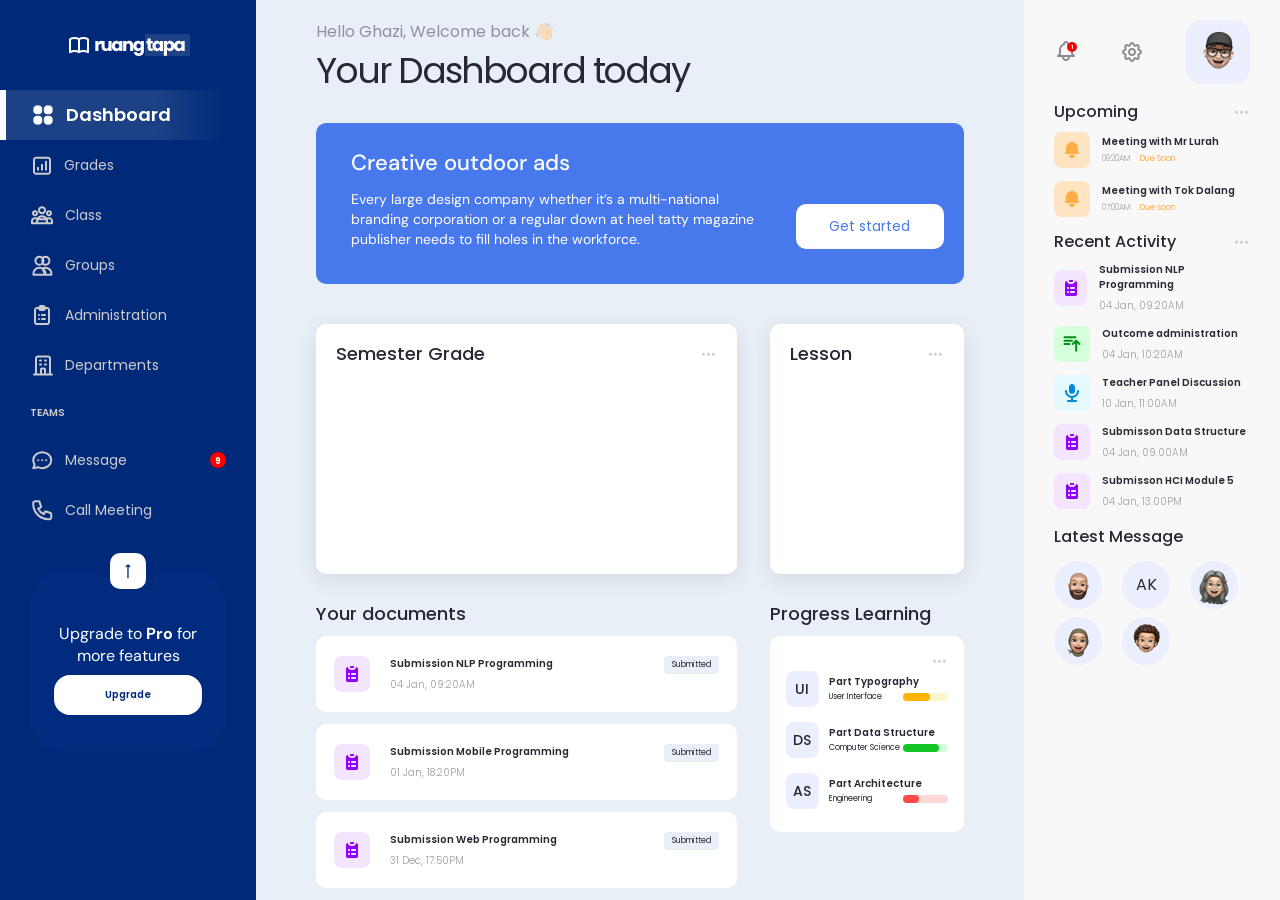
==== dashboard.html @ a72eaf90 "Convert to PHP app to deploy on heroku" ====
<!DOCTYPE html>
<html lang="en">
  <head>
    <meta charset="UTF-8" />
    <meta http-equiv="X-UA-Compatible" content="IE=edge" />
    <meta name="viewport" content="width=device-width, initial-scale=1.0" />
    <title>E-learning Dashboard</title>
    <link rel="stylesheet" href="style.css" />
  </head>
  <body>
    <aside class="side-nav">
      <div class="side-nav__app-logo-container">
        <svg
          width="123"
          height="24"
          viewBox="0 0 123 24"
          fill="none"
          xmlns="http://www.w3.org/2000/svg"
          class="side-nav__app-logo"
        >
          <rect x="78" y="1" width="45" height="22" fill="#1C4185" />
          <path
            d="M31.41 9.63C31.77 9.078 32.22 8.646 32.76 8.334C33.3 8.01 33.9 7.848 34.56 7.848V11.106H33.714C32.946 11.106 32.37 11.274 31.986 11.61C31.602 11.934 31.41 12.51 31.41 13.338V18H28.332V7.956H31.41V9.63ZM44.5492 7.956V18H41.4712V16.632C41.1592 17.076 40.7332 17.436 40.1932 17.712C39.6652 17.976 39.0772 18.108 38.4292 18.108C37.6612 18.108 36.9832 17.94 36.3952 17.604C35.8072 17.256 35.3512 16.758 35.0272 16.11C34.7032 15.462 34.5412 14.7 34.5412 13.824V7.956H37.6012V13.41C37.6012 14.082 37.7752 14.604 38.1232 14.976C38.4712 15.348 38.9392 15.534 39.5272 15.534C40.1272 15.534 40.6012 15.348 40.9492 14.976C41.2972 14.604 41.4712 14.082 41.4712 13.41V7.956H44.5492ZM44.7481 12.96C44.7481 11.928 44.9401 11.022 45.3241 10.242C45.7201 9.462 46.2541 8.862 46.9261 8.442C47.5981 8.022 48.3481 7.812 49.1761 7.812C49.8841 7.812 50.5021 7.956 51.0301 8.244C51.5701 8.532 51.9841 8.91 52.2721 9.378V7.956H55.3501V18H52.2721V16.578C51.9721 17.046 51.5521 17.424 51.0121 17.712C50.4841 18 49.8661 18.144 49.1581 18.144C48.3421 18.144 47.5981 17.934 46.9261 17.514C46.2541 17.082 45.7201 16.476 45.3241 15.696C44.9401 14.904 44.7481 13.992 44.7481 12.96ZM52.2721 12.978C52.2721 12.21 52.0561 11.604 51.6241 11.16C51.2041 10.716 50.6881 10.494 50.0761 10.494C49.4641 10.494 48.9421 10.716 48.5101 11.16C48.0901 11.592 47.8801 12.192 47.8801 12.96C47.8801 13.728 48.0901 14.34 48.5101 14.796C48.9421 15.24 49.4641 15.462 50.0761 15.462C50.6881 15.462 51.2041 15.24 51.6241 14.796C52.0561 14.352 52.2721 13.746 52.2721 12.978ZM62.2969 7.848C63.4729 7.848 64.4089 8.232 65.1049 9C65.8129 9.756 66.1669 10.8 66.1669 12.132V18H63.1069V12.546C63.1069 11.874 62.9329 11.352 62.5849 10.98C62.2369 10.608 61.7689 10.422 61.1809 10.422C60.5929 10.422 60.1249 10.608 59.7769 10.98C59.4289 11.352 59.2549 11.874 59.2549 12.546V18H56.1769V7.956H59.2549V9.288C59.5669 8.844 59.9869 8.496 60.5149 8.244C61.0429 7.98 61.6369 7.848 62.2969 7.848ZM70.7218 7.812C71.4298 7.812 72.0478 7.956 72.5758 8.244C73.1158 8.532 73.5298 8.91 73.8178 9.378V7.956H76.8958V17.982C76.8958 18.906 76.7098 19.74 76.3378 20.484C75.9778 21.24 75.4198 21.84 74.6638 22.284C73.9198 22.728 72.9898 22.95 71.8738 22.95C70.3858 22.95 69.1798 22.596 68.2558 21.888C67.3318 21.192 66.8038 20.244 66.6718 19.044H69.7138C69.8098 19.428 70.0378 19.728 70.3978 19.944C70.7578 20.172 71.2018 20.286 71.7298 20.286C72.3658 20.286 72.8698 20.1 73.2418 19.728C73.6258 19.368 73.8178 18.786 73.8178 17.982V16.56C73.5178 17.028 73.1038 17.412 72.5758 17.712C72.0478 18 71.4298 18.144 70.7218 18.144C69.8938 18.144 69.1438 17.934 68.4718 17.514C67.7998 17.082 67.2658 16.476 66.8698 15.696C66.4858 14.904 66.2938 13.992 66.2938 12.96C66.2938 11.928 66.4858 11.022 66.8698 10.242C67.2658 9.462 67.7998 8.862 68.4718 8.442C69.1438 8.022 69.8938 7.812 70.7218 7.812ZM73.8178 12.978C73.8178 12.21 73.6018 11.604 73.1698 11.16C72.7498 10.716 72.2338 10.494 71.6218 10.494C71.0098 10.494 70.4878 10.716 70.0558 11.16C69.6358 11.592 69.4258 12.192 69.4258 12.96C69.4258 13.728 69.6358 14.34 70.0558 14.796C70.4878 15.24 71.0098 15.462 71.6218 15.462C72.2338 15.462 72.7498 15.24 73.1698 14.796C73.6018 14.352 73.8178 13.746 73.8178 12.978ZM85.7351 15.39V18H84.1691C83.0531 18 82.1831 17.73 81.5591 17.19C80.9351 16.638 80.6231 15.744 80.6231 14.508V10.512H79.3991V7.956H80.6231V5.508H83.7011V7.956H85.7171V10.512H83.7011V14.544C83.7011 14.844 83.7731 15.06 83.9171 15.192C84.0611 15.324 84.3011 15.39 84.6371 15.39H85.7351ZM85.4376 12.96C85.4376 11.928 85.6296 11.022 86.0136 10.242C86.4096 9.462 86.9436 8.862 87.6156 8.442C88.2876 8.022 89.0376 7.812 89.8656 7.812C90.5736 7.812 91.1916 7.956 91.7196 8.244C92.2596 8.532 92.6736 8.91 92.9616 9.378V7.956H96.0396V18H92.9616V16.578C92.6616 17.046 92.2416 17.424 91.7016 17.712C91.1736 18 90.5556 18.144 89.8476 18.144C89.0316 18.144 88.2876 17.934 87.6156 17.514C86.9436 17.082 86.4096 16.476 86.0136 15.696C85.6296 14.904 85.4376 13.992 85.4376 12.96ZM92.9616 12.978C92.9616 12.21 92.7456 11.604 92.3136 11.16C91.8936 10.716 91.3776 10.494 90.7656 10.494C90.1536 10.494 89.6316 10.716 89.1996 11.16C88.7796 11.592 88.5696 12.192 88.5696 12.96C88.5696 13.728 88.7796 14.34 89.1996 14.796C89.6316 15.24 90.1536 15.462 90.7656 15.462C91.3776 15.462 91.8936 15.24 92.3136 14.796C92.7456 14.352 92.9616 13.746 92.9616 12.978ZM99.9444 9.378C100.244 8.91 100.658 8.532 101.186 8.244C101.714 7.956 102.332 7.812 103.04 7.812C103.868 7.812 104.618 8.022 105.29 8.442C105.962 8.862 106.49 9.462 106.874 10.242C107.27 11.022 107.468 11.928 107.468 12.96C107.468 13.992 107.27 14.904 106.874 15.696C106.49 16.476 105.962 17.082 105.29 17.514C104.618 17.934 103.868 18.144 103.04 18.144C102.344 18.144 101.726 18 101.186 17.712C100.658 17.424 100.244 17.052 99.9444 16.596V22.788H96.8664V7.956H99.9444V9.378ZM104.336 12.96C104.336 12.192 104.12 11.592 103.688 11.16C103.268 10.716 102.746 10.494 102.122 10.494C101.51 10.494 100.988 10.716 100.556 11.16C100.136 11.604 99.9264 12.21 99.9264 12.978C99.9264 13.746 100.136 14.352 100.556 14.796C100.988 15.24 101.51 15.462 102.122 15.462C102.734 15.462 103.256 15.24 103.688 14.796C104.12 14.34 104.336 13.728 104.336 12.96ZM107.071 12.96C107.071 11.928 107.263 11.022 107.647 10.242C108.043 9.462 108.577 8.862 109.249 8.442C109.921 8.022 110.671 7.812 111.499 7.812C112.207 7.812 112.825 7.956 113.353 8.244C113.893 8.532 114.307 8.91 114.595 9.378V7.956H117.673V18H114.595V16.578C114.295 17.046 113.875 17.424 113.335 17.712C112.807 18 112.189 18.144 111.481 18.144C110.665 18.144 109.921 17.934 109.249 17.514C108.577 17.082 108.043 16.476 107.647 15.696C107.263 14.904 107.071 13.992 107.071 12.96ZM114.595 12.978C114.595 12.21 114.379 11.604 113.947 11.16C113.527 10.716 113.011 10.494 112.399 10.494C111.787 10.494 111.265 10.716 110.833 11.16C110.413 11.592 110.203 12.192 110.203 12.96C110.203 13.728 110.413 14.34 110.833 14.796C111.265 15.24 111.787 15.462 112.399 15.462C113.011 15.462 113.527 15.24 113.947 14.796C114.379 14.352 114.595 13.746 114.595 12.978Z"
            fill="white"
          />
          <path
            d="M12 6.253C13.168 5.477 14.754 5 16.5 5C18.247 5 19.832 5.477 21 6.253V19.253C19.832 18.477 18.247 18 16.5 18C14.754 18 13.168 18.477 12 19.253M12 6.253V19.253V6.253ZM12 6.253C10.832 5.477 9.246 5 7.5 5C5.754 5 4.168 5.477 3 6.253V19.253C4.168 18.477 5.754 18 7.5 18C9.246 18 10.832 18.477 12 19.253V6.253Z"
            stroke="white"
            stroke-width="2"
            stroke-linecap="round"
            stroke-linejoin="round"
          />
        </svg>
      </div>
      <ul class="side-nav__links-list">
        <li class="side-nav__link side-nav__link--active">
          <a href="#" class="side-nav__link-anchor">
            <span class="side-nav__link-anchor__details">
              <svg
                width="26"
                height="26"
                viewBox="0 0 26 26"
                fill="none"
                xmlns="http://www.w3.org/2000/svg"
                class="side-nav__link-icon"
              >
                <path
                  d="M6.50002 3.89999C5.81046 3.89999 5.14914 4.17392 4.66155 4.66152C4.17395 5.14911 3.90002 5.81043 3.90002 6.49999V9.09999C3.90002 9.78956 4.17395 10.4509 4.66155 10.9385C5.14914 11.4261 5.81046 11.7 6.50002 11.7H9.10002C9.78959 11.7 10.4509 11.4261 10.9385 10.9385C11.4261 10.4509 11.7 9.78956 11.7 9.09999V6.49999C11.7 5.81043 11.4261 5.14911 10.9385 4.66152C10.4509 4.17392 9.78959 3.89999 9.10002 3.89999H6.50002ZM6.50002 14.3C5.81046 14.3 5.14914 14.5739 4.66155 15.0615C4.17395 15.5491 3.90002 16.2104 3.90002 16.9V19.5C3.90002 20.1896 4.17395 20.8509 4.66155 21.3385C5.14914 21.8261 5.81046 22.1 6.50002 22.1H9.10002C9.78959 22.1 10.4509 21.8261 10.9385 21.3385C11.4261 20.8509 11.7 20.1896 11.7 19.5V16.9C11.7 16.2104 11.4261 15.5491 10.9385 15.0615C10.4509 14.5739 9.78959 14.3 9.10002 14.3H6.50002ZM14.3 6.49999C14.3 5.81043 14.574 5.14911 15.0615 4.66152C15.5491 4.17392 16.2105 3.89999 16.9 3.89999H19.5C20.1896 3.89999 20.8509 4.17392 21.3385 4.66152C21.8261 5.14911 22.1 5.81043 22.1 6.49999V9.09999C22.1 9.78956 21.8261 10.4509 21.3385 10.9385C20.8509 11.4261 20.1896 11.7 19.5 11.7H16.9C16.2105 11.7 15.5491 11.4261 15.0615 10.9385C14.574 10.4509 14.3 9.78956 14.3 9.09999V6.49999ZM14.3 16.9C14.3 16.2104 14.574 15.5491 15.0615 15.0615C15.5491 14.5739 16.2105 14.3 16.9 14.3H19.5C20.1896 14.3 20.8509 14.5739 21.3385 15.0615C21.8261 15.5491 22.1 16.2104 22.1 16.9V19.5C22.1 20.1896 21.8261 20.8509 21.3385 21.3385C20.8509 21.8261 20.1896 22.1 19.5 22.1H16.9C16.2105 22.1 15.5491 21.8261 15.0615 21.3385C14.574 20.8509 14.3 20.1896 14.3 19.5V16.9Z"
                  fill="white"
                />
              </svg>
              <span class="side-nav__link-title">Dashboard</span></span
            ></a
          >
        </li>
        <li class="side-nav__link">
          <a href="#" class="side-nav__link-anchor">
            <span class="side-nav__link-anchor__details">
              <svg
                width="24"
                height="25"
                viewBox="0 0 24 25"
                fill="none"
                xmlns="http://www.w3.org/2000/svg"
                class="side-nav__link-icon"
              >
                <path
                  d="M16 8.74841V16.7484V8.74841ZM12 11.7484V16.7484V11.7484ZM8 14.7484V16.7484V14.7484ZM6 20.7484H18C18.5304 20.7484 19.0391 20.5377 19.4142 20.1626C19.7893 19.7876 20 19.2788 20 18.7484V6.74841C20 6.21798 19.7893 5.70927 19.4142 5.3342C19.0391 4.95913 18.5304 4.74841 18 4.74841H6C5.46957 4.74841 4.96086 4.95913 4.58579 5.3342C4.21071 5.70927 4 6.21798 4 6.74841V18.7484C4 19.2788 4.21071 19.7876 4.58579 20.1626C4.96086 20.5377 5.46957 20.7484 6 20.7484Z"
                  stroke="#CCCCCC"
                  stroke-width="2"
                  stroke-linecap="round"
                  stroke-linejoin="round"
                />
              </svg>
              <span class="side-nav__link-title">Grades</span></span
            ></a
          >
        </li>
        <li class="side-nav__link">
          <a href="#" class="side-nav__link-anchor">
            <span class="side-nav__link-anchor__details">
              <svg
                width="25"
                height="24"
                viewBox="0 0 25 24"
                fill="none"
                xmlns="http://www.w3.org/2000/svg"
                class="side-nav__link-icon"
              >
                <path
                  d="M17 20.1922H22V18.1922C22 17.5688 21.8057 16.9608 21.4441 16.4529C21.0826 15.9449 20.5718 15.5622 19.9827 15.358C19.3937 15.1538 18.7556 15.1381 18.1573 15.3133C17.5589 15.4884 17.03 15.8456 16.644 16.3352L17 20.1922ZM17 20.1922H7H17ZM17 20.1922V18.1922C17 17.5362 16.874 16.9092 16.644 16.3352L17 20.1922ZM7 20.1922H2V18.1922C2.00005 17.5688 2.19434 16.9608 2.55586 16.4529C2.91739 15.9449 3.42819 15.5622 4.01725 15.358C4.60632 15.1538 5.24438 15.1381 5.84274 15.3133C6.4411 15.4884 6.97003 15.8456 7.356 16.3352L7 20.1922ZM7 20.1922V18.1922C7 17.5362 7.126 16.9092 7.356 16.3352L7 20.1922ZM7.356 16.3352C7.72736 15.4072 8.36825 14.6117 9.196 14.0514C10.0238 13.491 11.0004 13.1915 12 13.1915C12.9996 13.1915 13.9762 13.491 14.804 14.0514C15.6318 14.6117 16.2726 15.4072 16.644 16.3352H7.356ZM15 7.19225C15 7.98789 14.6839 8.75096 14.1213 9.31357C13.5587 9.87618 12.7956 10.1922 12 10.1922C11.2044 10.1922 10.4413 9.87618 9.87868 9.31357C9.31607 8.75096 9 7.98789 9 7.19225C9 6.3966 9.31607 5.63353 9.87868 5.07093C10.4413 4.50832 11.2044 4.19225 12 4.19225C12.7956 4.19225 13.5587 4.50832 14.1213 5.07093C14.6839 5.63353 15 6.3966 15 7.19225V7.19225ZM21 10.1922C21 10.7227 20.7893 11.2314 20.4142 11.6065C20.0391 11.9815 19.5304 12.1922 19 12.1922C18.4696 12.1922 17.9609 11.9815 17.5858 11.6065C17.2107 11.2314 17 10.7227 17 10.1922C17 9.66181 17.2107 9.15311 17.5858 8.77803C17.9609 8.40296 18.4696 8.19225 19 8.19225C19.5304 8.19225 20.0391 8.40296 20.4142 8.77803C20.7893 9.15311 21 9.66181 21 10.1922ZM7 10.1922C7 10.7227 6.78929 11.2314 6.41421 11.6065C6.03914 11.9815 5.53043 12.1922 5 12.1922C4.46957 12.1922 3.96086 11.9815 3.58579 11.6065C3.21071 11.2314 3 10.7227 3 10.1922C3 9.66181 3.21071 9.15311 3.58579 8.77803C3.96086 8.40296 4.46957 8.19225 5 8.19225C5.53043 8.19225 6.03914 8.40296 6.41421 8.77803C6.78929 9.15311 7 9.66181 7 10.1922Z"
                  stroke="#CCCCCC"
                  stroke-width="2"
                  stroke-linecap="round"
                  stroke-linejoin="round"
                />
              </svg>
              <span class="side-nav__link-title">Class</span></span
            ></a
          >
        </li>
        <li class="side-nav__link">
          <a href="#" class="side-nav__link-anchor">
            <span class="side-nav__link-anchor__details">
              <svg
                width="25"
                height="25"
                viewBox="0 0 25 25"
                fill="none"
                xmlns="http://www.w3.org/2000/svg"
                class="side-nav__link-icon"
              >
                <path
                  d="M12.4307 5.1448C12.9682 4.5355 13.6784 4.10431 14.4669 3.9086C15.2555 3.71288 16.0849 3.76193 16.8449 4.0492C17.6048 4.33648 18.2593 4.84837 18.7212 5.51676C19.1831 6.18515 19.4305 6.97835 19.4305 7.7908C19.4305 8.60326 19.1831 9.39646 18.7212 10.0648C18.2593 10.7332 17.6048 11.2451 16.8449 11.5324C16.0849 11.8197 15.2555 11.8687 14.4669 11.673C13.6784 11.4773 12.9682 11.0461 12.4307 10.4368V5.1448ZM15.4307 21.7908H3.43073V20.7908C3.43073 19.1995 4.06287 17.6734 5.18808 16.5482C6.3133 15.4229 7.83943 14.7908 9.43073 14.7908C11.022 14.7908 12.5481 15.4229 13.6734 16.5482C14.7986 17.6734 15.4307 19.1995 15.4307 20.7908V21.7908ZM15.4307 21.7908H21.4307V20.7908C21.4309 19.7375 21.1537 18.7027 20.6272 17.7905C20.1006 16.8783 19.3432 16.1207 18.4311 15.594C17.519 15.0673 16.4842 14.79 15.4309 14.79C14.3776 14.7899 13.3429 15.0672 12.4307 15.5938L15.4307 21.7908ZM13.4307 7.7908C13.4307 8.85167 13.0093 9.86908 12.2592 10.6192C11.509 11.3694 10.4916 11.7908 9.43073 11.7908C8.36986 11.7908 7.35244 11.3694 6.6023 10.6192C5.85215 9.86908 5.43073 8.85167 5.43073 7.7908C5.43073 6.72994 5.85215 5.71252 6.6023 4.96238C7.35244 4.21223 8.36986 3.7908 9.43073 3.7908C10.4916 3.7908 11.509 4.21223 12.2592 4.96238C13.0093 5.71252 13.4307 6.72994 13.4307 7.7908V7.7908Z"
                  stroke="#CCCCCC"
                  stroke-width="2"
                  stroke-linecap="round"
                  stroke-linejoin="round"
                />
              </svg>
              <span class="side-nav__link-title">Groups</span></span
            ></a
          >
        </li>
        <li class="side-nav__link">
          <a href="#" class="side-nav__link-anchor">
            <span class="side-nav__link-anchor__details">
              <svg
                width="25"
                height="24"
                viewBox="0 0 25 24"
                fill="none"
                xmlns="http://www.w3.org/2000/svg"
                class="side-nav__link-icon"
              >
                <path
                  d="M9 16.0561H9.01M9 5.05611H7C6.46957 5.05611 5.96086 5.26682 5.58579 5.64189C5.21071 6.01697 5 6.52567 5 7.05611V19.0561C5 19.5865 5.21071 20.0952 5.58579 20.4703C5.96086 20.8454 6.46957 21.0561 7 21.0561H17C17.5304 21.0561 18.0391 20.8454 18.4142 20.4703C18.7893 20.0952 19 19.5865 19 19.0561V7.05611C19 6.52567 18.7893 6.01697 18.4142 5.64189C18.0391 5.26682 17.5304 5.05611 17 5.05611H15H9ZM9 5.05611C9 5.58654 9.21071 6.09525 9.58579 6.47032C9.96086 6.84539 10.4696 7.05611 11 7.05611H13C13.5304 7.05611 14.0391 6.84539 14.4142 6.47032C14.7893 6.09525 15 5.58654 15 5.05611H9ZM9 5.05611C9 4.52567 9.21071 4.01697 9.58579 3.64189C9.96086 3.26682 10.4696 3.05611 11 3.05611H13C13.5304 3.05611 14.0391 3.26682 14.4142 3.64189C14.7893 4.01697 15 4.52567 15 5.05611H9ZM12 12.0561H15H12ZM12 16.0561H15H12ZM9 12.0561H9.01H9Z"
                  stroke="#CCCCCC"
                  stroke-width="2"
                  stroke-linecap="round"
                  stroke-linejoin="round"
                />
              </svg>
              <span class="side-nav__link-title">Administration</span></span
            ></a
          >
        </li>
        <li class="side-nav__link">
          <a href="#" class="side-nav__link-anchor">
            <span class="side-nav__link-anchor__details">
              <svg
                width="25"
                height="24"
                viewBox="0 0 25 24"
                fill="none"
                xmlns="http://www.w3.org/2000/svg"
                class="side-nav__link-icon"
              >
                <path
                  d="M11 21.4808H15M20 21.4808V5.48077C20 4.95034 19.7893 4.44163 19.4142 4.06656C19.0391 3.69149 18.5304 3.48077 18 3.48077H8C7.46957 3.48077 6.96086 3.69149 6.58579 4.06656C6.21071 4.44163 6 4.95034 6 5.48077V21.4808H20ZM20 21.4808H22H20ZM20 21.4808H15H20ZM6 21.4808H4H6ZM6 21.4808H11H6ZM10 7.48077H11H10ZM10 11.4808H11H10ZM15 7.48077H16H15ZM15 11.4808H16H15ZM11 21.4808V16.4808C11 16.2156 11.1054 15.9612 11.2929 15.7737C11.4804 15.5861 11.7348 15.4808 12 15.4808H14C14.2652 15.4808 14.5196 15.5861 14.7071 15.7737C14.8946 15.9612 15 16.2156 15 16.4808V21.4808H11Z"
                  stroke="#CCCCCC"
                  stroke-width="2"
                  stroke-linecap="round"
                  stroke-linejoin="round"
                />
              </svg>
              <span class="side-nav__link-title">Departments</span>
            </span>
          </a>
        </li>
      </ul>
      <p class="side-nav__section-header">TEAMS</p>
      <ul class="side-nav__links-list">
        <li class="side-nav__link">
          <a href="#" class="side-nav__link-anchor">
            <span class="side-nav__link-anchor__details">
              <svg
                width="25"
                height="25"
                viewBox="0 0 25 25"
                fill="none"
                xmlns="http://www.w3.org/2000/svg"
                class="side-nav__link-icon"
              >
                <path
                  d="M8.242 12.1647H8.252H8.242ZM12.242 12.1647H12.252H12.242ZM16.242 12.1647H16.252H16.242ZM21.242 12.1647C21.242 16.5827 17.212 20.1647 12.242 20.1647C10.7706 20.1698 9.3168 19.8455 7.987 19.2157L3.242 20.1647L4.637 16.4447C3.754 15.2067 3.242 13.7387 3.242 12.1647C3.242 7.74675 7.272 4.16475 12.242 4.16475C17.212 4.16475 21.242 7.74675 21.242 12.1647Z"
                  stroke="#CCCCCC"
                  stroke-width="2"
                  stroke-linecap="round"
                  stroke-linejoin="round"
                />
              </svg>
              <span class="side-nav__link-title">Message</span>
            </span>
            <div class="side-nav__notification-bubble">
              <span class="side-nav__notification-text">9</span>
            </div>
          </a>
        </li>
        <li class="side-nav__link">
          <a href="#" class="side-nav__link-anchor">
            <span class="side-nav__link-anchor__details">
              <svg
                width="25"
                height="25"
                viewBox="0 0 25 25"
                fill="none"
                xmlns="http://www.w3.org/2000/svg"
                class="side-nav__link-icon"
              >
                <path
                  d="M3.242 5.16475C3.242 4.63432 3.45272 4.12561 3.82779 3.75054C4.20286 3.37546 4.71157 3.16475 5.242 3.16475H8.522C8.7318 3.16491 8.93623 3.23105 9.10636 3.3538C9.27649 3.47655 9.40371 3.64971 9.47 3.84875L10.968 8.34175C11.0439 8.57009 11.0349 8.81814 10.9427 9.04039C10.8505 9.26265 10.6813 9.4442 10.466 9.55175L8.209 10.6817C9.31532 13.1303 11.2765 15.0914 13.725 16.1978L14.855 13.9407C14.9626 13.7255 15.1441 13.5562 15.3664 13.464C15.5886 13.3718 15.8367 13.3628 16.065 13.4387L20.558 14.9367C20.7572 15.0031 20.9305 15.1305 21.0532 15.3008C21.176 15.4711 21.2421 15.6758 21.242 15.8857V19.1647C21.242 19.6952 21.0313 20.2039 20.6562 20.579C20.2811 20.954 19.7724 21.1647 19.242 21.1647H18.242C9.958 21.1647 3.242 14.4487 3.242 6.16475V5.16475Z"
                  stroke="#CCCCCC"
                  stroke-width="2"
                  stroke-linecap="round"
                  stroke-linejoin="round"
                />
              </svg>
              <span class="side-nav__link-title">Call Meeting</span></span
            ></a
          >
        </li>
      </ul>
      <div class="side-nav__upgrade">
        <div class="side-nav__upgrade__icon-container">
          <svg
            width="24"
            height="25"
            viewBox="0 0 24 25"
            fill="none"
            xmlns="http://www.w3.org/2000/svg"
            class="side-nav__upgrade__icon"
          >
            <path
              fill-rule="evenodd"
              clip-rule="evenodd"
              d="M12.0319 1.37939L7.75732 5.66609L9.16082 7.11673L11.0195 5.25278L10.9642 23.7366L12.9642 23.7427L13.0194 5.30174L14.8175 7.1603L16.2423 5.73139L12.0319 1.37939Z"
              fill="#002979"
            />
          </svg>
        </div>
        <div class="side-nav__upgrade__content">
          <p class="side-nav__upgrade__cta">
            Upgrade to <b>Pro</b> for more features
          </p>
          <button class="side-nav__upgrade__button">Upgrade</button>
        </div>
      </div>
    </aside>
    <main class="main-content">
      <section class="main-content__header">
        <p class="main-content__header__intro">Hello Ghazi, Welcome back 👋🏻</p>
        <h1 class="main-content__header__title">Your Dashboard today</h1>
      </section>

      <section class="main-content__banner">
        <h2 class="main-content__banner__title">Creative outdoor ads</h2>
        <div class="main-content__banner__content">
          <p class="main-content__banner__text">
            Every large design company whether it’s a multi-national branding
            corporation or a regular down at heel tatty magazine publisher needs
            to fill holes in the workforce.
          </p>
          <button class="main-content__banner__button">Get started</button>
        </div>
      </section>

      <section class="main-content__charts-list">
        <div class="main-content__chart">
          <div class="main-content__chart__header">
            <h2 class="main-content__section-header">Semester Grade</h2>
            <svg
              width="17"
              height="19"
              viewBox="0 0 17 19"
              fill="none"
              xmlns="http://www.w3.org/2000/svg"
              class="main-content__chart__more-icon"
            >
              <g opacity="0.2">
                <path
                  fill-rule="evenodd"
                  clip-rule="evenodd"
                  d="M2.10736 9.26667C2.10736 8.41413 2.73676 7.72222 3.51227 7.72222C4.28778 7.72222 4.91717 8.41413 4.91717 9.26667C4.91717 10.1192 4.28778 10.8111 3.51227 10.8111C2.73676 10.8111 2.10736 10.1192 2.10736 9.26667ZM8.42944 7.72222C7.65393 7.72222 7.02454 8.41413 7.02454 9.26667C7.02454 10.1192 7.65393 10.8111 8.42944 10.8111C9.20495 10.8111 9.83435 10.1192 9.83435 9.26667C9.83435 8.41413 9.20495 7.72222 8.42944 7.72222ZM13.3466 7.72222C12.5711 7.72222 11.9417 8.41413 11.9417 9.26667C11.9417 10.1192 12.5711 10.8111 13.3466 10.8111C14.1221 10.8111 14.7515 10.1192 14.7515 9.26667C14.7515 8.41413 14.1221 7.72222 13.3466 7.72222Z"
                  fill="black"
                />
              </g>
            </svg>
          </div>
          <img
            src="assets/bar-chart.png"
            alt="Bar chart showing the semester grades"
            class="main-content__chart__image"
          />
        </div>
        <div class="main-content__chart">
          <div class="main-content__chart__header">
            <h2 class="main-content__section-header">Lesson</h2>
            <svg
              width="17"
              height="19"
              viewBox="0 0 17 19"
              fill="none"
              xmlns="http://www.w3.org/2000/svg"
              class="main-content__chart__more-icon"
            >
              <g opacity="0.2">
                <path
                  fill-rule="evenodd"
                  clip-rule="evenodd"
                  d="M2.10736 9.26667C2.10736 8.41413 2.73676 7.72222 3.51227 7.72222C4.28778 7.72222 4.91717 8.41413 4.91717 9.26667C4.91717 10.1192 4.28778 10.8111 3.51227 10.8111C2.73676 10.8111 2.10736 10.1192 2.10736 9.26667ZM8.42944 7.72222C7.65393 7.72222 7.02454 8.41413 7.02454 9.26667C7.02454 10.1192 7.65393 10.8111 8.42944 10.8111C9.20495 10.8111 9.83435 10.1192 9.83435 9.26667C9.83435 8.41413 9.20495 7.72222 8.42944 7.72222ZM13.3466 7.72222C12.5711 7.72222 11.9417 8.41413 11.9417 9.26667C11.9417 10.1192 12.5711 10.8111 13.3466 10.8111C14.1221 10.8111 14.7515 10.1192 14.7515 9.26667C14.7515 8.41413 14.1221 7.72222 13.3466 7.72222Z"
                  fill="black"
                />
              </g>
            </svg>
          </div>
          <img
            src="assets/pie-chart.png"
            alt="Pie chart showing the lesson plans"
            class="main-content__chart__image"
          />
        </div>
      </section>

      <section class="main-content__sections-list">
        <div class="main-content__documents-section">
          <h2 class="main-content__section-header">Your documents</h2>
          <ul class="main-content__documents-list">
            <li class="main-content__document">
              <div class="main-content__document-container">
                <div class="document__icon-container">
                  <svg
                    width="20"
                    height="20"
                    viewBox="0 0 20 20"
                    fill="none"
                    xmlns="http://www.w3.org/2000/svg"
                  >
                    <path
                      d="M9 2C8.73478 2 8.48043 2.10536 8.29289 2.29289C8.10536 2.48043 8 2.73478 8 3C8 3.26522 8.10536 3.51957 8.29289 3.70711C8.48043 3.89464 8.73478 4 9 4H11C11.2652 4 11.5196 3.89464 11.7071 3.70711C11.8946 3.51957 12 3.26522 12 3C12 2.73478 11.8946 2.48043 11.7071 2.29289C11.5196 2.10536 11.2652 2 11 2H9Z"
                      fill="#8F00FF"
                    />
                    <path
                      fill-rule="evenodd"
                      clip-rule="evenodd"
                      d="M4 5C4 4.46957 4.21071 3.96086 4.58579 3.58579C4.96086 3.21071 5.46957 3 6 3C6 3.79565 6.31607 4.55871 6.87868 5.12132C7.44129 5.68393 8.20435 6 9 6H11C11.7956 6 12.5587 5.68393 13.1213 5.12132C13.6839 4.55871 14 3.79565 14 3C14.5304 3 15.0391 3.21071 15.4142 3.58579C15.7893 3.96086 16 4.46957 16 5V16C16 16.5304 15.7893 17.0391 15.4142 17.4142C15.0391 17.7893 14.5304 18 14 18H6C5.46957 18 4.96086 17.7893 4.58579 17.4142C4.21071 17.0391 4 16.5304 4 16V5ZM7 9C6.73478 9 6.48043 9.10536 6.29289 9.29289C6.10536 9.48043 6 9.73478 6 10C6 10.2652 6.10536 10.5196 6.29289 10.7071C6.48043 10.8946 6.73478 11 7 11H7.01C7.27522 11 7.52957 10.8946 7.71711 10.7071C7.90464 10.5196 8.01 10.2652 8.01 10C8.01 9.73478 7.90464 9.48043 7.71711 9.29289C7.52957 9.10536 7.27522 9 7.01 9H7ZM10 9C9.73478 9 9.48043 9.10536 9.29289 9.29289C9.10536 9.48043 9 9.73478 9 10C9 10.2652 9.10536 10.5196 9.29289 10.7071C9.48043 10.8946 9.73478 11 10 11H13C13.2652 11 13.5196 10.8946 13.7071 10.7071C13.8946 10.5196 14 10.2652 14 10C14 9.73478 13.8946 9.48043 13.7071 9.29289C13.5196 9.10536 13.2652 9 13 9H10ZM7 13C6.73478 13 6.48043 13.1054 6.29289 13.2929C6.10536 13.4804 6 13.7348 6 14C6 14.2652 6.10536 14.5196 6.29289 14.7071C6.48043 14.8946 6.73478 15 7 15H7.01C7.27522 15 7.52957 14.8946 7.71711 14.7071C7.90464 14.5196 8.01 14.2652 8.01 14C8.01 13.7348 7.90464 13.4804 7.71711 13.2929C7.52957 13.1054 7.27522 13 7.01 13H7ZM10 13C9.73478 13 9.48043 13.1054 9.29289 13.2929C9.10536 13.4804 9 13.7348 9 14C9 14.2652 9.10536 14.5196 9.29289 14.7071C9.48043 14.8946 9.73478 15 10 15H13C13.2652 15 13.5196 14.8946 13.7071 14.7071C13.8946 14.5196 14 14.2652 14 14C14 13.7348 13.8946 13.4804 13.7071 13.2929C13.5196 13.1054 13.2652 13 13 13H10Z"
                      fill="#8F00FF"
                    />
                  </svg>
                </div>
                <div class="document-details">
                  <h3 class="section-item-header">
                    Submission NLP Programming
                  </h3>
                  <p class="document-date">04 Jan, 09:20AM</p>
                </div>
              </div>
              <p class="main-content__document-tag">Submitted</p>
            </li>
            <li class="main-content__document">
              <div class="main-content__document-container">
                <div class="document__icon-container">
                  <svg
                    width="20"
                    height="20"
                    viewBox="0 0 20 20"
                    fill="none"
                    xmlns="http://www.w3.org/2000/svg"
                  >
                    <path
                      d="M9 2C8.73478 2 8.48043 2.10536 8.29289 2.29289C8.10536 2.48043 8 2.73478 8 3C8 3.26522 8.10536 3.51957 8.29289 3.70711C8.48043 3.89464 8.73478 4 9 4H11C11.2652 4 11.5196 3.89464 11.7071 3.70711C11.8946 3.51957 12 3.26522 12 3C12 2.73478 11.8946 2.48043 11.7071 2.29289C11.5196 2.10536 11.2652 2 11 2H9Z"
                      fill="#8F00FF"
                    />
                    <path
                      fill-rule="evenodd"
                      clip-rule="evenodd"
                      d="M4 5C4 4.46957 4.21071 3.96086 4.58579 3.58579C4.96086 3.21071 5.46957 3 6 3C6 3.79565 6.31607 4.55871 6.87868 5.12132C7.44129 5.68393 8.20435 6 9 6H11C11.7956 6 12.5587 5.68393 13.1213 5.12132C13.6839 4.55871 14 3.79565 14 3C14.5304 3 15.0391 3.21071 15.4142 3.58579C15.7893 3.96086 16 4.46957 16 5V16C16 16.5304 15.7893 17.0391 15.4142 17.4142C15.0391 17.7893 14.5304 18 14 18H6C5.46957 18 4.96086 17.7893 4.58579 17.4142C4.21071 17.0391 4 16.5304 4 16V5ZM7 9C6.73478 9 6.48043 9.10536 6.29289 9.29289C6.10536 9.48043 6 9.73478 6 10C6 10.2652 6.10536 10.5196 6.29289 10.7071C6.48043 10.8946 6.73478 11 7 11H7.01C7.27522 11 7.52957 10.8946 7.71711 10.7071C7.90464 10.5196 8.01 10.2652 8.01 10C8.01 9.73478 7.90464 9.48043 7.71711 9.29289C7.52957 9.10536 7.27522 9 7.01 9H7ZM10 9C9.73478 9 9.48043 9.10536 9.29289 9.29289C9.10536 9.48043 9 9.73478 9 10C9 10.2652 9.10536 10.5196 9.29289 10.7071C9.48043 10.8946 9.73478 11 10 11H13C13.2652 11 13.5196 10.8946 13.7071 10.7071C13.8946 10.5196 14 10.2652 14 10C14 9.73478 13.8946 9.48043 13.7071 9.29289C13.5196 9.10536 13.2652 9 13 9H10ZM7 13C6.73478 13 6.48043 13.1054 6.29289 13.2929C6.10536 13.4804 6 13.7348 6 14C6 14.2652 6.10536 14.5196 6.29289 14.7071C6.48043 14.8946 6.73478 15 7 15H7.01C7.27522 15 7.52957 14.8946 7.71711 14.7071C7.90464 14.5196 8.01 14.2652 8.01 14C8.01 13.7348 7.90464 13.4804 7.71711 13.2929C7.52957 13.1054 7.27522 13 7.01 13H7ZM10 13C9.73478 13 9.48043 13.1054 9.29289 13.2929C9.10536 13.4804 9 13.7348 9 14C9 14.2652 9.10536 14.5196 9.29289 14.7071C9.48043 14.8946 9.73478 15 10 15H13C13.2652 15 13.5196 14.8946 13.7071 14.7071C13.8946 14.5196 14 14.2652 14 14C14 13.7348 13.8946 13.4804 13.7071 13.2929C13.5196 13.1054 13.2652 13 13 13H10Z"
                      fill="#8F00FF"
                    />
                  </svg>
                </div>
                <div class="document-details">
                  <h3 class="section-item-header">
                    Submission Mobile Programming
                  </h3>
                  <p class="document-date">01 Jan, 18:20PM</p>
                </div>
              </div>
              <p class="main-content__document-tag">Submitted</p>
            </li>
            <li class="main-content__document">
              <div class="main-content__document-container">
                <div class="document__icon-container">
                  <svg
                    width="20"
                    height="20"
                    viewBox="0 0 20 20"
                    fill="none"
                    xmlns="http://www.w3.org/2000/svg"
                  >
                    <path
                      d="M9 2C8.73478 2 8.48043 2.10536 8.29289 2.29289C8.10536 2.48043 8 2.73478 8 3C8 3.26522 8.10536 3.51957 8.29289 3.70711C8.48043 3.89464 8.73478 4 9 4H11C11.2652 4 11.5196 3.89464 11.7071 3.70711C11.8946 3.51957 12 3.26522 12 3C12 2.73478 11.8946 2.48043 11.7071 2.29289C11.5196 2.10536 11.2652 2 11 2H9Z"
                      fill="#8F00FF"
                    />
                    <path
                      fill-rule="evenodd"
                      clip-rule="evenodd"
                      d="M4 5C4 4.46957 4.21071 3.96086 4.58579 3.58579C4.96086 3.21071 5.46957 3 6 3C6 3.79565 6.31607 4.55871 6.87868 5.12132C7.44129 5.68393 8.20435 6 9 6H11C11.7956 6 12.5587 5.68393 13.1213 5.12132C13.6839 4.55871 14 3.79565 14 3C14.5304 3 15.0391 3.21071 15.4142 3.58579C15.7893 3.96086 16 4.46957 16 5V16C16 16.5304 15.7893 17.0391 15.4142 17.4142C15.0391 17.7893 14.5304 18 14 18H6C5.46957 18 4.96086 17.7893 4.58579 17.4142C4.21071 17.0391 4 16.5304 4 16V5ZM7 9C6.73478 9 6.48043 9.10536 6.29289 9.29289C6.10536 9.48043 6 9.73478 6 10C6 10.2652 6.10536 10.5196 6.29289 10.7071C6.48043 10.8946 6.73478 11 7 11H7.01C7.27522 11 7.52957 10.8946 7.71711 10.7071C7.90464 10.5196 8.01 10.2652 8.01 10C8.01 9.73478 7.90464 9.48043 7.71711 9.29289C7.52957 9.10536 7.27522 9 7.01 9H7ZM10 9C9.73478 9 9.48043 9.10536 9.29289 9.29289C9.10536 9.48043 9 9.73478 9 10C9 10.2652 9.10536 10.5196 9.29289 10.7071C9.48043 10.8946 9.73478 11 10 11H13C13.2652 11 13.5196 10.8946 13.7071 10.7071C13.8946 10.5196 14 10.2652 14 10C14 9.73478 13.8946 9.48043 13.7071 9.29289C13.5196 9.10536 13.2652 9 13 9H10ZM7 13C6.73478 13 6.48043 13.1054 6.29289 13.2929C6.10536 13.4804 6 13.7348 6 14C6 14.2652 6.10536 14.5196 6.29289 14.7071C6.48043 14.8946 6.73478 15 7 15H7.01C7.27522 15 7.52957 14.8946 7.71711 14.7071C7.90464 14.5196 8.01 14.2652 8.01 14C8.01 13.7348 7.90464 13.4804 7.71711 13.2929C7.52957 13.1054 7.27522 13 7.01 13H7ZM10 13C9.73478 13 9.48043 13.1054 9.29289 13.2929C9.10536 13.4804 9 13.7348 9 14C9 14.2652 9.10536 14.5196 9.29289 14.7071C9.48043 14.8946 9.73478 15 10 15H13C13.2652 15 13.5196 14.8946 13.7071 14.7071C13.8946 14.5196 14 14.2652 14 14C14 13.7348 13.8946 13.4804 13.7071 13.2929C13.5196 13.1054 13.2652 13 13 13H10Z"
                      fill="#8F00FF"
                    />
                  </svg>
                </div>
                <div class="document-details">
                  <h3 class="section-item-header">
                    Submission Web Programming
                  </h3>
                  <p class="document-date">31 Dec, 17:50PM</p>
                </div>
              </div>
              <p class="main-content__document-tag">Submitted</p>
            </li>
          </ul>
        </div>

        <div class="main-content__progress-section">
          <h2 class="main-content__section-header">Progress Learning</h2>
          <div class="main-content__progress-section__content">
            <div class="main-content__progress-section__header">
              <svg
                width="17"
                height="19"
                viewBox="0 0 17 19"
                fill="none"
                xmlns="http://www.w3.org/2000/svg"
                class="main-content__progress__more-icon"
              >
                <g opacity="0.2">
                  <path
                    fill-rule="evenodd"
                    clip-rule="evenodd"
                    d="M2.10736 9.26667C2.10736 8.41413 2.73676 7.72222 3.51227 7.72222C4.28778 7.72222 4.91717 8.41413 4.91717 9.26667C4.91717 10.1192 4.28778 10.8111 3.51227 10.8111C2.73676 10.8111 2.10736 10.1192 2.10736 9.26667ZM8.42944 7.72222C7.65393 7.72222 7.02454 8.41413 7.02454 9.26667C7.02454 10.1192 7.65393 10.8111 8.42944 10.8111C9.20495 10.8111 9.83435 10.1192 9.83435 9.26667C9.83435 8.41413 9.20495 7.72222 8.42944 7.72222ZM13.3466 7.72222C12.5711 7.72222 11.9417 8.41413 11.9417 9.26667C11.9417 10.1192 12.5711 10.8111 13.3466 10.8111C14.1221 10.8111 14.7515 10.1192 14.7515 9.26667C14.7515 8.41413 14.1221 7.72222 13.3466 7.72222Z"
                    fill="black"
                  />
                </g>
              </svg>
            </div>
            <ul class="main-content__progress-items">
              <li class="main-content__progress-item">
                <p class="main-content__progress-image">UI</p>
                <div class="main-content__progress-details">
                  <p class="section-item-header">Part Typography</p>
                  <div class="main-content__progress-body">
                    <p class="main-content__progress-domain">User Interface</p>
                    <div
                      class="
                        main-content__progress-container
                        main-content__progress-container--orange
                      "
                    >
                      <div class="main-content__progress-bar"></div>
                    </div>
                  </div>
                </div>
              </li>
              <li class="main-content__progress-item">
                <p class="main-content__progress-image">DS</p>
                <div class="main-content__progress-details">
                  <p class="section-item-header">Part Data Structure</p>
                  <div class="main-content__progress-body">
                    <p class="main-content__progress-domain">
                      Computer Science
                    </p>
                    <div
                      class="
                        main-content__progress-container
                        main-content__progress-container--green
                      "
                    >
                      <div class="main-content__progress-bar"></div>
                    </div>
                  </div>
                </div>
              </li>
              <li class="main-content__progress-item">
                <p class="main-content__progress-image">AS</p>
                <div class="main-content__progress-details">
                  <p class="section-item-header">Part Architecture</p>
                  <div class="main-content__progress-body">
                    <p class="main-content__progress-domain">Engineering</p>
                    <div
                      class="
                        main-content__progress-container
                        main-content__progress-container--red
                      "
                    >
                      <div class="main-content__progress-bar"></div>
                    </div>
                  </div>
                </div>
              </li>
            </ul>
          </div>
        </div>
      </section>
    </main>

    <aside class="sidebar">
      <section class="sidebar__header">
        <div class="sidebar__notification-bell">
          <svg
            width="24"
            height="24"
            viewBox="0 0 24 24"
            fill="none"
            xmlns="http://www.w3.org/2000/svg"
          >
            <path
              d="M15 17H9M15 17H20L18.595 15.595C18.4063 15.4063 18.2567 15.1822 18.1546 14.9357C18.0525 14.6891 18 14.4249 18 14.158V11C18.0002 9.75894 17.6156 8.54834 16.8992 7.53489C16.1829 6.52144 15.17 5.75496 14 5.341V5C14 4.46957 13.7893 3.96086 13.4142 3.58579C13.0391 3.21071 12.5304 3 12 3C11.4696 3 10.9609 3.21071 10.5858 3.58579C10.2107 3.96086 10 4.46957 10 5V5.341C7.67 6.165 6 8.388 6 11V14.159C6 14.697 5.786 15.214 5.405 15.595L4 17H9H15ZM15 17V18C15 18.7956 14.6839 19.5587 14.1213 20.1213C13.5587 20.6839 12.7956 21 12 21C11.2044 21 10.4413 20.6839 9.87868 20.1213C9.31607 19.5587 9 18.7956 9 18V17H15Z"
              stroke="#8B8C8C"
              stroke-width="2"
              stroke-linecap="round"
              stroke-linejoin="round"
            />
          </svg>
          <span class="sidebar__notification-count">1</span>
        </div>
        <svg
          width="24"
          height="24"
          viewBox="0 0 24 24"
          fill="none"
          xmlns="http://www.w3.org/2000/svg"
        >
          <path
            d="M10.325 4.317C10.751 2.561 13.249 2.561 13.675 4.317C13.7389 4.5808 13.8642 4.82578 14.0407 5.032C14.2172 5.23822 14.4399 5.39985 14.6907 5.50375C14.9414 5.60764 15.2132 5.65085 15.4838 5.62987C15.7544 5.60889 16.0162 5.5243 16.248 5.383C17.791 4.443 19.558 6.209 18.618 7.753C18.4769 7.98466 18.3924 8.24634 18.3715 8.51677C18.3506 8.78721 18.3938 9.05877 18.4975 9.30938C18.6013 9.55999 18.7627 9.78258 18.9687 9.95905C19.1747 10.1355 19.4194 10.2609 19.683 10.325C21.439 10.751 21.439 13.249 19.683 13.675C19.4192 13.7389 19.1742 13.8642 18.968 14.0407C18.7618 14.2172 18.6001 14.4399 18.4963 14.6907C18.3924 14.9414 18.3491 15.2132 18.3701 15.4838C18.3911 15.7544 18.4757 16.0162 18.617 16.248C19.557 17.791 17.791 19.558 16.247 18.618C16.0153 18.4769 15.7537 18.3924 15.4832 18.3715C15.2128 18.3506 14.9412 18.3938 14.6906 18.4975C14.44 18.6013 14.2174 18.7627 14.0409 18.9687C13.8645 19.1747 13.7391 19.4194 13.675 19.683C13.249 21.439 10.751 21.439 10.325 19.683C10.2611 19.4192 10.1358 19.1742 9.95929 18.968C9.7828 18.7618 9.56011 18.6001 9.30935 18.4963C9.05859 18.3924 8.78683 18.3491 8.51621 18.3701C8.24559 18.3911 7.98375 18.4757 7.752 18.617C6.209 19.557 4.442 17.791 5.382 16.247C5.5231 16.0153 5.60755 15.7537 5.62848 15.4832C5.64942 15.2128 5.60624 14.9412 5.50247 14.6906C5.3987 14.44 5.23726 14.2174 5.03127 14.0409C4.82529 13.8645 4.58056 13.7391 4.317 13.675C2.561 13.249 2.561 10.751 4.317 10.325C4.5808 10.2611 4.82578 10.1358 5.032 9.95929C5.23822 9.7828 5.39985 9.56011 5.50375 9.30935C5.60764 9.05859 5.65085 8.78683 5.62987 8.51621C5.60889 8.24559 5.5243 7.98375 5.383 7.752C4.443 6.209 6.209 4.442 7.753 5.382C8.749 5.99 10.049 5.452 10.325 4.317Z"
            stroke="#8B8C8C"
            stroke-width="2"
            stroke-linecap="round"
            stroke-linejoin="round"
          />
          <path
            d="M15 12C15 12.7956 14.6839 13.5587 14.1213 14.1213C13.5587 14.6839 12.7956 15 12 15C11.2044 15 10.4413 14.6839 9.87868 14.1213C9.31607 13.5587 9 12.7956 9 12C9 11.2044 9.31607 10.4413 9.87868 9.87868C10.4413 9.31607 11.2044 9 12 9C12.7956 9 13.5587 9.31607 14.1213 9.87868C14.6839 10.4413 15 11.2044 15 12V12Z"
            stroke="#8B8C8C"
            stroke-width="2"
            stroke-linecap="round"
            stroke-linejoin="round"
          />
        </svg>
        <div class="sidebar__user-avatar">
          <img src="assets/avatar.png" alt="User avatar" />
        </div>
      </section>

      <section class="sidebar__events-section">
        <div class="sidebar__section-header">
          <h2 class="sidebar__section-header__title">Upcoming</h2>
          <svg
            width="17"
            height="19"
            viewBox="0 0 17 19"
            fill="none"
            xmlns="http://www.w3.org/2000/svg"
            class="sidebar__section-header__more-icon"
          >
            <g opacity="0.2">
              <path
                fill-rule="evenodd"
                clip-rule="evenodd"
                d="M2.10736 9.26667C2.10736 8.41413 2.73676 7.72222 3.51227 7.72222C4.28778 7.72222 4.91717 8.41413 4.91717 9.26667C4.91717 10.1192 4.28778 10.8111 3.51227 10.8111C2.73676 10.8111 2.10736 10.1192 2.10736 9.26667ZM8.42944 7.72222C7.65393 7.72222 7.02454 8.41413 7.02454 9.26667C7.02454 10.1192 7.65393 10.8111 8.42944 10.8111C9.20495 10.8111 9.83435 10.1192 9.83435 9.26667C9.83435 8.41413 9.20495 7.72222 8.42944 7.72222ZM13.3466 7.72222C12.5711 7.72222 11.9417 8.41413 11.9417 9.26667C11.9417 10.1192 12.5711 10.8111 13.3466 10.8111C14.1221 10.8111 14.7515 10.1192 14.7515 9.26667C14.7515 8.41413 14.1221 7.72222 13.3466 7.72222Z"
                fill="black"
              />
            </g>
          </svg>
        </div>
        <ul class="sidebar__events-list">
          <li class="sidebar__event">
            <div
              class="document__icon-container document__icon-container--orange"
            >
              <svg
                width="20"
                height="20"
                viewBox="0 0 20 20"
                fill="none"
                xmlns="http://www.w3.org/2000/svg"
              >
                <path
                  d="M10 2C8.4087 2 6.88258 2.63214 5.75736 3.75736C4.63214 4.88258 4 6.4087 4 8V11.586L3.293 12.293C3.15319 12.4329 3.05798 12.611 3.01942 12.805C2.98085 12.9989 3.00065 13.2 3.07632 13.3827C3.15199 13.5654 3.28013 13.7215 3.44454 13.8314C3.60895 13.9413 3.80225 14 4 14H16C16.1978 14 16.391 13.9413 16.5555 13.8314C16.7199 13.7215 16.848 13.5654 16.9237 13.3827C16.9993 13.2 17.0192 12.9989 16.9806 12.805C16.942 12.611 16.8468 12.4329 16.707 12.293L16 11.586V8C16 6.4087 15.3679 4.88258 14.2426 3.75736C13.1174 2.63214 11.5913 2 10 2ZM10 18C9.20435 18 8.44129 17.6839 7.87868 17.1213C7.31607 16.5587 7 15.7956 7 15H13C13 15.7956 12.6839 16.5587 12.1213 17.1213C11.5587 17.6839 10.7957 18 10 18Z"
                  fill="#FFAD47"
                />
              </svg>
            </div>
            <div class="sidebar__event-details">
              <h3 class="section-item-header">Meeting with Mr Lurah</h3>
              <div class="sidebar__event-date">
                <p class="document-date">09:20AM</p>
                <p class="sidebar__event-due">Due Soon</p>
              </div>
            </div>
          </li>
          <li class="sidebar__event">
            <div
              class="document__icon-container document__icon-container--orange"
            >
              <svg
                width="20"
                height="20"
                viewBox="0 0 20 20"
                fill="none"
                xmlns="http://www.w3.org/2000/svg"
              >
                <path
                  d="M10 2C8.4087 2 6.88258 2.63214 5.75736 3.75736C4.63214 4.88258 4 6.4087 4 8V11.586L3.293 12.293C3.15319 12.4329 3.05798 12.611 3.01942 12.805C2.98085 12.9989 3.00065 13.2 3.07632 13.3827C3.15199 13.5654 3.28013 13.7215 3.44454 13.8314C3.60895 13.9413 3.80225 14 4 14H16C16.1978 14 16.391 13.9413 16.5555 13.8314C16.7199 13.7215 16.848 13.5654 16.9237 13.3827C16.9993 13.2 17.0192 12.9989 16.9806 12.805C16.942 12.611 16.8468 12.4329 16.707 12.293L16 11.586V8C16 6.4087 15.3679 4.88258 14.2426 3.75736C13.1174 2.63214 11.5913 2 10 2ZM10 18C9.20435 18 8.44129 17.6839 7.87868 17.1213C7.31607 16.5587 7 15.7956 7 15H13C13 15.7956 12.6839 16.5587 12.1213 17.1213C11.5587 17.6839 10.7957 18 10 18Z"
                  fill="#FFAD47"
                />
              </svg>
            </div>
            <div class="sidebar__event-details">
              <h3 class="section-item-header">Meeting with Tok Dalang</h3>
              <div class="sidebar__event-date">
                <p class="document-date">07:00AM</p>
                <p class="sidebar__event-due">Due soon</p>
              </div>
            </div>
          </li>
        </ul>
      </section>

      <section class="sidebar__activity-section">
        <div class="sidebar__section-header">
          <h2 class="sidebar__section-header__title">Recent Activity</h2>
          <svg
            width="17"
            height="19"
            viewBox="0 0 17 19"
            fill="none"
            xmlns="http://www.w3.org/2000/svg"
            class="sidebar__section-header__more-icon"
          >
            <g opacity="0.2">
              <path
                fill-rule="evenodd"
                clip-rule="evenodd"
                d="M2.10736 9.26667C2.10736 8.41413 2.73676 7.72222 3.51227 7.72222C4.28778 7.72222 4.91717 8.41413 4.91717 9.26667C4.91717 10.1192 4.28778 10.8111 3.51227 10.8111C2.73676 10.8111 2.10736 10.1192 2.10736 9.26667ZM8.42944 7.72222C7.65393 7.72222 7.02454 8.41413 7.02454 9.26667C7.02454 10.1192 7.65393 10.8111 8.42944 10.8111C9.20495 10.8111 9.83435 10.1192 9.83435 9.26667C9.83435 8.41413 9.20495 7.72222 8.42944 7.72222ZM13.3466 7.72222C12.5711 7.72222 11.9417 8.41413 11.9417 9.26667C11.9417 10.1192 12.5711 10.8111 13.3466 10.8111C14.1221 10.8111 14.7515 10.1192 14.7515 9.26667C14.7515 8.41413 14.1221 7.72222 13.3466 7.72222Z"
                fill="black"
              />
            </g>
          </svg>
        </div>

        <ul class="sidebar__activity-list">
          <li class="sidebar__activity">
            <div class="document__icon-container">
              <svg
                width="20"
                height="20"
                viewBox="0 0 20 20"
                fill="none"
                xmlns="http://www.w3.org/2000/svg"
              >
                <path
                  d="M9 2C8.73478 2 8.48043 2.10536 8.29289 2.29289C8.10536 2.48043 8 2.73478 8 3C8 3.26522 8.10536 3.51957 8.29289 3.70711C8.48043 3.89464 8.73478 4 9 4H11C11.2652 4 11.5196 3.89464 11.7071 3.70711C11.8946 3.51957 12 3.26522 12 3C12 2.73478 11.8946 2.48043 11.7071 2.29289C11.5196 2.10536 11.2652 2 11 2H9Z"
                  fill="#8F00FF"
                />
                <path
                  fill-rule="evenodd"
                  clip-rule="evenodd"
                  d="M4 5C4 4.46957 4.21071 3.96086 4.58579 3.58579C4.96086 3.21071 5.46957 3 6 3C6 3.79565 6.31607 4.55871 6.87868 5.12132C7.44129 5.68393 8.20435 6 9 6H11C11.7956 6 12.5587 5.68393 13.1213 5.12132C13.6839 4.55871 14 3.79565 14 3C14.5304 3 15.0391 3.21071 15.4142 3.58579C15.7893 3.96086 16 4.46957 16 5V16C16 16.5304 15.7893 17.0391 15.4142 17.4142C15.0391 17.7893 14.5304 18 14 18H6C5.46957 18 4.96086 17.7893 4.58579 17.4142C4.21071 17.0391 4 16.5304 4 16V5ZM7 9C6.73478 9 6.48043 9.10536 6.29289 9.29289C6.10536 9.48043 6 9.73478 6 10C6 10.2652 6.10536 10.5196 6.29289 10.7071C6.48043 10.8946 6.73478 11 7 11H7.01C7.27522 11 7.52957 10.8946 7.71711 10.7071C7.90464 10.5196 8.01 10.2652 8.01 10C8.01 9.73478 7.90464 9.48043 7.71711 9.29289C7.52957 9.10536 7.27522 9 7.01 9H7ZM10 9C9.73478 9 9.48043 9.10536 9.29289 9.29289C9.10536 9.48043 9 9.73478 9 10C9 10.2652 9.10536 10.5196 9.29289 10.7071C9.48043 10.8946 9.73478 11 10 11H13C13.2652 11 13.5196 10.8946 13.7071 10.7071C13.8946 10.5196 14 10.2652 14 10C14 9.73478 13.8946 9.48043 13.7071 9.29289C13.5196 9.10536 13.2652 9 13 9H10ZM7 13C6.73478 13 6.48043 13.1054 6.29289 13.2929C6.10536 13.4804 6 13.7348 6 14C6 14.2652 6.10536 14.5196 6.29289 14.7071C6.48043 14.8946 6.73478 15 7 15H7.01C7.27522 15 7.52957 14.8946 7.71711 14.7071C7.90464 14.5196 8.01 14.2652 8.01 14C8.01 13.7348 7.90464 13.4804 7.71711 13.2929C7.52957 13.1054 7.27522 13 7.01 13H7ZM10 13C9.73478 13 9.48043 13.1054 9.29289 13.2929C9.10536 13.4804 9 13.7348 9 14C9 14.2652 9.10536 14.5196 9.29289 14.7071C9.48043 14.8946 9.73478 15 10 15H13C13.2652 15 13.5196 14.8946 13.7071 14.7071C13.8946 14.5196 14 14.2652 14 14C14 13.7348 13.8946 13.4804 13.7071 13.2929C13.5196 13.1054 13.2652 13 13 13H10Z"
                  fill="#8F00FF"
                />
              </svg>
            </div>
            <div class="document-details">
              <h3 class="section-item-header">Submission NLP Programming</h3>
              <p class="document-date">04 Jan, 09:20AM</p>
            </div>
          </li>
          <li class="sidebar__activity">
            <div
              class="document__icon-container document__icon-container--green"
            >
              <svg
                width="20"
                height="20"
                viewBox="0 0 20 20"
                fill="none"
                xmlns="http://www.w3.org/2000/svg"
              >
                <path
                  d="M14.1667 6.66667V16.6667M2.5 3.33333H13.3333H2.5ZM2.5 6.66667H10H2.5ZM2.5 10H7.5H2.5ZM10.8333 10L14.1667 6.66667L10.8333 10ZM14.1667 6.66667L17.5 10L14.1667 6.66667Z"
                  stroke="#008E13"
                  stroke-width="2"
                  stroke-linecap="round"
                  stroke-linejoin="round"
                />
              </svg>
            </div>
            <div class="document-details">
              <h3 class="section-item-header">Outcome administration</h3>
              <p class="document-date">04 Jan, 10:20AM</p>
            </div>
          </li>
          <li class="sidebar__activity">
            <div
              class="document__icon-container document__icon-container--blue"
            >
              <svg
                width="20"
                height="20"
                viewBox="0 0 20 20"
                fill="none"
                xmlns="http://www.w3.org/2000/svg"
              >
                <path
                  fill-rule="evenodd"
                  clip-rule="evenodd"
                  d="M7 4C7 3.20435 7.31607 2.44129 7.87868 1.87868C8.44129 1.31607 9.20435 1 10 1C10.7956 1 11.5587 1.31607 12.1213 1.87868C12.6839 2.44129 13 3.20435 13 4V8C13 8.79565 12.6839 9.55871 12.1213 10.1213C11.5587 10.6839 10.7956 11 10 11C9.20435 11 8.44129 10.6839 7.87868 10.1213C7.31607 9.55871 7 8.79565 7 8V4ZM11 14.93C12.6662 14.6893 14.1899 13.8562 15.2918 12.5835C16.3938 11.3107 17.0002 9.68351 17 8C17 7.73478 16.8946 7.48043 16.7071 7.29289C16.5196 7.10536 16.2652 7 16 7C15.7348 7 15.4804 7.10536 15.2929 7.29289C15.1054 7.48043 15 7.73478 15 8C15 9.32608 14.4732 10.5979 13.5355 11.5355C12.5979 12.4732 11.3261 13 10 13C8.67392 13 7.40215 12.4732 6.46447 11.5355C5.52678 10.5979 5 9.32608 5 8C5 7.73478 4.89464 7.48043 4.70711 7.29289C4.51957 7.10536 4.26522 7 4 7C3.73478 7 3.48043 7.10536 3.29289 7.29289C3.10536 7.48043 3 7.73478 3 8C2.99978 9.68351 3.6062 11.3107 4.70815 12.5835C5.81011 13.8562 7.33379 14.6893 9 14.93V17H6C5.73478 17 5.48043 17.1054 5.29289 17.2929C5.10536 17.4804 5 17.7348 5 18C5 18.2652 5.10536 18.5196 5.29289 18.7071C5.48043 18.8946 5.73478 19 6 19H14C14.2652 19 14.5196 18.8946 14.7071 18.7071C14.8946 18.5196 15 18.2652 15 18C15 17.7348 14.8946 17.4804 14.7071 17.2929C14.5196 17.1054 14.2652 17 14 17H11V14.93Z"
                  fill="#008AD8"
                />
              </svg>
            </div>
            <div class="document-details">
              <h3 class="section-item-header">Teacher Panel Discussion</h3>
              <p class="document-date">10 Jan, 11:00AM</p>
            </div>
          </li>
          <li class="sidebar__activity">
            <div class="document__icon-container">
              <svg
                width="20"
                height="20"
                viewBox="0 0 20 20"
                fill="none"
                xmlns="http://www.w3.org/2000/svg"
              >
                <path
                  d="M9 2C8.73478 2 8.48043 2.10536 8.29289 2.29289C8.10536 2.48043 8 2.73478 8 3C8 3.26522 8.10536 3.51957 8.29289 3.70711C8.48043 3.89464 8.73478 4 9 4H11C11.2652 4 11.5196 3.89464 11.7071 3.70711C11.8946 3.51957 12 3.26522 12 3C12 2.73478 11.8946 2.48043 11.7071 2.29289C11.5196 2.10536 11.2652 2 11 2H9Z"
                  fill="#8F00FF"
                />
                <path
                  fill-rule="evenodd"
                  clip-rule="evenodd"
                  d="M4 5C4 4.46957 4.21071 3.96086 4.58579 3.58579C4.96086 3.21071 5.46957 3 6 3C6 3.79565 6.31607 4.55871 6.87868 5.12132C7.44129 5.68393 8.20435 6 9 6H11C11.7956 6 12.5587 5.68393 13.1213 5.12132C13.6839 4.55871 14 3.79565 14 3C14.5304 3 15.0391 3.21071 15.4142 3.58579C15.7893 3.96086 16 4.46957 16 5V16C16 16.5304 15.7893 17.0391 15.4142 17.4142C15.0391 17.7893 14.5304 18 14 18H6C5.46957 18 4.96086 17.7893 4.58579 17.4142C4.21071 17.0391 4 16.5304 4 16V5ZM7 9C6.73478 9 6.48043 9.10536 6.29289 9.29289C6.10536 9.48043 6 9.73478 6 10C6 10.2652 6.10536 10.5196 6.29289 10.7071C6.48043 10.8946 6.73478 11 7 11H7.01C7.27522 11 7.52957 10.8946 7.71711 10.7071C7.90464 10.5196 8.01 10.2652 8.01 10C8.01 9.73478 7.90464 9.48043 7.71711 9.29289C7.52957 9.10536 7.27522 9 7.01 9H7ZM10 9C9.73478 9 9.48043 9.10536 9.29289 9.29289C9.10536 9.48043 9 9.73478 9 10C9 10.2652 9.10536 10.5196 9.29289 10.7071C9.48043 10.8946 9.73478 11 10 11H13C13.2652 11 13.5196 10.8946 13.7071 10.7071C13.8946 10.5196 14 10.2652 14 10C14 9.73478 13.8946 9.48043 13.7071 9.29289C13.5196 9.10536 13.2652 9 13 9H10ZM7 13C6.73478 13 6.48043 13.1054 6.29289 13.2929C6.10536 13.4804 6 13.7348 6 14C6 14.2652 6.10536 14.5196 6.29289 14.7071C6.48043 14.8946 6.73478 15 7 15H7.01C7.27522 15 7.52957 14.8946 7.71711 14.7071C7.90464 14.5196 8.01 14.2652 8.01 14C8.01 13.7348 7.90464 13.4804 7.71711 13.2929C7.52957 13.1054 7.27522 13 7.01 13H7ZM10 13C9.73478 13 9.48043 13.1054 9.29289 13.2929C9.10536 13.4804 9 13.7348 9 14C9 14.2652 9.10536 14.5196 9.29289 14.7071C9.48043 14.8946 9.73478 15 10 15H13C13.2652 15 13.5196 14.8946 13.7071 14.7071C13.8946 14.5196 14 14.2652 14 14C14 13.7348 13.8946 13.4804 13.7071 13.2929C13.5196 13.1054 13.2652 13 13 13H10Z"
                  fill="#8F00FF"
                />
              </svg>
            </div>
            <div class="document-details">
              <h3 class="section-item-header">Submisson Data Structure</h3>
              <p class="document-date">04 Jan, 09.00AM</p>
            </div>
          </li>
          <li class="sidebar__activity">
            <div class="document__icon-container">
              <svg
                width="20"
                height="20"
                viewBox="0 0 20 20"
                fill="none"
                xmlns="http://www.w3.org/2000/svg"
              >
                <path
                  d="M9 2C8.73478 2 8.48043 2.10536 8.29289 2.29289C8.10536 2.48043 8 2.73478 8 3C8 3.26522 8.10536 3.51957 8.29289 3.70711C8.48043 3.89464 8.73478 4 9 4H11C11.2652 4 11.5196 3.89464 11.7071 3.70711C11.8946 3.51957 12 3.26522 12 3C12 2.73478 11.8946 2.48043 11.7071 2.29289C11.5196 2.10536 11.2652 2 11 2H9Z"
                  fill="#8F00FF"
                />
                <path
                  fill-rule="evenodd"
                  clip-rule="evenodd"
                  d="M4 5C4 4.46957 4.21071 3.96086 4.58579 3.58579C4.96086 3.21071 5.46957 3 6 3C6 3.79565 6.31607 4.55871 6.87868 5.12132C7.44129 5.68393 8.20435 6 9 6H11C11.7956 6 12.5587 5.68393 13.1213 5.12132C13.6839 4.55871 14 3.79565 14 3C14.5304 3 15.0391 3.21071 15.4142 3.58579C15.7893 3.96086 16 4.46957 16 5V16C16 16.5304 15.7893 17.0391 15.4142 17.4142C15.0391 17.7893 14.5304 18 14 18H6C5.46957 18 4.96086 17.7893 4.58579 17.4142C4.21071 17.0391 4 16.5304 4 16V5ZM7 9C6.73478 9 6.48043 9.10536 6.29289 9.29289C6.10536 9.48043 6 9.73478 6 10C6 10.2652 6.10536 10.5196 6.29289 10.7071C6.48043 10.8946 6.73478 11 7 11H7.01C7.27522 11 7.52957 10.8946 7.71711 10.7071C7.90464 10.5196 8.01 10.2652 8.01 10C8.01 9.73478 7.90464 9.48043 7.71711 9.29289C7.52957 9.10536 7.27522 9 7.01 9H7ZM10 9C9.73478 9 9.48043 9.10536 9.29289 9.29289C9.10536 9.48043 9 9.73478 9 10C9 10.2652 9.10536 10.5196 9.29289 10.7071C9.48043 10.8946 9.73478 11 10 11H13C13.2652 11 13.5196 10.8946 13.7071 10.7071C13.8946 10.5196 14 10.2652 14 10C14 9.73478 13.8946 9.48043 13.7071 9.29289C13.5196 9.10536 13.2652 9 13 9H10ZM7 13C6.73478 13 6.48043 13.1054 6.29289 13.2929C6.10536 13.4804 6 13.7348 6 14C6 14.2652 6.10536 14.5196 6.29289 14.7071C6.48043 14.8946 6.73478 15 7 15H7.01C7.27522 15 7.52957 14.8946 7.71711 14.7071C7.90464 14.5196 8.01 14.2652 8.01 14C8.01 13.7348 7.90464 13.4804 7.71711 13.2929C7.52957 13.1054 7.27522 13 7.01 13H7ZM10 13C9.73478 13 9.48043 13.1054 9.29289 13.2929C9.10536 13.4804 9 13.7348 9 14C9 14.2652 9.10536 14.5196 9.29289 14.7071C9.48043 14.8946 9.73478 15 10 15H13C13.2652 15 13.5196 14.8946 13.7071 14.7071C13.8946 14.5196 14 14.2652 14 14C14 13.7348 13.8946 13.4804 13.7071 13.2929C13.5196 13.1054 13.2652 13 13 13H10Z"
                  fill="#8F00FF"
                />
              </svg>
            </div>
            <div class="document-details">
              <h3 class="section-item-header">Submisson HCI Module 5</h3>
              <p class="document-date">04 Jan, 13.00PM</p>
            </div>
          </li>
        </ul>
      </section>
      <section class="sidebar__message-section">
        <h2 class="sidebar__section-header__title">Latest Message</h2>
        <ul class="sidebar__message-avatar-list">
          <li class="sidebar__message-avatar">
            <img src="assets/cris-avatar.png" alt="Message sender avatar" />
          </li>
          <li class="sidebar__message-avatar">AK</li>
          <li class="sidebar__message-avatar">
            <img src="assets/jen-avatar.png" alt="Message sender avatar" />
          </li>
          <li class="sidebar__message-avatar">
            <img src="assets/exra-avatar.png" alt="Message sender avatar" />
          </li>
          <li class="sidebar__message-avatar">
            <img src="assets/dusig-avatar.png" alt="Message sender avatar" />
          </li>
        </ul>
      </section>
    </aside>
  </body>
</html>
---- style.css ----
@import url("https://fonts.googleapis.com/css2?family=Poppins:wght@300;400;500;600;700&display=swap");
@import url("https://fonts.googleapis.com/css2?family=DM+Sans:wght@400;500&display=swap");

:root {
  --primary-font-family: "Poppins", sans-serif;
  --secondary-font-family: "DM Sans", sans-serif;
  --white: #ffffff;
  --black: #000000;
  --text-primary: #272835;
  --text-secondary: #49494e;
  --text-tertiary: #9e9e9e;
  --text-light: #8f92a1;
  --text-grey: #cccccc;
  --text-orange: #ffad47;
  --grey-bg-color: #eaeefd;
  --main-bg-color: #e8eff6;
  --aside-bg-color: #f9f8f9;
  --banner-bg-color: #4778ec;
  --sidebar-bg-color: #002979;
  --upgrade-bg-color: #0052cc10;
  --notification-bg-color: #ff0000;
  --purple-bg-color: #f3e4ff;
  --orange-bg-color: #ffe4c2;
  --green-bg-color: #d5ffda;
  --blue-bg-color: #e4faff;
  --orange-progress-bg-color: #fff5cc;
  --orange-progress-color: #ffb200;
  --green-progress-bg-color: #d1ffdb;
  --green-progress-color: #13c525;
  --red-progress-bg-color: #ffd7d7;
  --red-progress-color: #ff4a4a;
  --font-size-xxs: 8px;
  --font-size-xs: 10px;
  --font-size-sm: 14px;
  --font-size-base: 16px;
  --font-size-md: 18px;
  --font-size-lg: 22px;
  --font-size-xl: 36px;
  --font-weight-thin: 300;
  --font-weight-normal: 400;
  --font-weight-medium: 500;
  --font-weight-bold: 600;
  --font-weight-bolder: 700;
  --border-radius-xs: 4px;
  --border-radius-sm: 8px;
  --border-radius-base: 10px;
  --border-radius-md: 16px;
  --border-radius-lg: 32px;
}

/*************
  CSS RESET
*************/
*,
*::before,
*::after {
  box-sizing: border-box;
  user-select: none;
  -webkit-touch-callout: none;
  -webkit-user-select: none;
  -khtml-user-select: none;
  -moz-user-select: none;
  -ms-user-select: none;
  -webkit-tap-highlight-color: transparent;
}

html,
body,
div,
span,
h1,
h2,
h3,
h4,
h5,
h6,
p,
a,
abbr,
em,
img,
sub,
sup,
center,
ol,
ul,
li,
form,
label,
table,
caption,
tbody,
tfoot,
thead,
tr,
th,
td,
article,
aside,
footer,
header,
menu,
nav,
section,
summary {
  margin: 0;
  padding: 0;
  border: 0;
  font-size: 100%;
  font: inherit;
  vertical-align: baseline;
}

article,
aside,
footer,
header,
menu,
nav,
section {
  display: block;
}

body {
  line-height: 1;
}

ol,
ul {
  list-style: none;
}

table {
  border-collapse: collapse;
  border-spacing: 0;
}

/*************
  GENERAL
*************/
body {
  height: 100vh;
  display: flex;
  overflow: hidden;
  font-family: var(--primary-font-family);
  color: var(--text-primary);
  font-size: var(--font-size-base);
  -webkit-font-smoothing: antialiased;
  -moz-osx-font-smoothing: grayscale;
}

button {
  font-family: var(--primary-font-family);
}

img {
  object-fit: cover;
}

/******************
  SIDE NAVIGATION
******************/
.side-nav {
  width: 20%;
  height: 100%;
  background-color: var(--sidebar-bg-color);
}

.side-nav__app-logo-container {
  height: 10%;
  display: flex;
  align-items: center;
  justify-content: center;
}

.side-nav__links-list {
  padding-right: 30px;
}

.side-nav__links-list:first-child {
  height: 40%;
}

.side-nav__links-list:last-child {
  height: 25%;
}

.side-nav__link {
  height: 50px;
  display: flex;
  padding-left: 30px;
  cursor: pointer;
}

.side-nav__link:hover,
.side-nav__link--active {
  border-left: 6px solid var(--white);
  padding-left: 24px;
  background: linear-gradient(90deg, #1c4185 68.23%, rgba(28, 65, 133, 0) 100%);
}

.side-nav__link-anchor {
  display: flex;
  align-items: center;
  justify-content: space-between;
  text-decoration: none;
  width: 100%;
  font-size: var(--font-size-sm);
  color: var(--text-grey);
}

.side-nav__link-anchor__details {
  display: flex;
  align-items: center;
}

.side-nav__link-icon {
  margin-right: 10px;
}

.side-nav__link--active .side-nav__link-anchor,
.side-nav__link:hover .side-nav__link-anchor {
  color: var(--white);
  font-size: var(--font-size-md);
  font-weight: var(--font-weight-bold);
}

.side-nav__link--active .side-nav__link-icon path,
.side-nav__link:hover .side-nav__link-icon path {
  stroke: var(--white);
}

.side-nav__notification-bubble {
  background-color: var(--notification-bg-color);
  height: 16px;
  width: 16px;
  text-align: center;
  border-radius: 50%;
}

.side-nav__notification-text {
  font-weight: var(--font-weight-bolder);
  font-size: var(--font-size-xxs);
  color: var(--white);
  line-height: 12px;
}

.side-nav__section-header {
  margin: auto 30px;
  height: 5%;
  display: flex;
  align-items: center;
  font-size: var(--font-size-xs);
  font-weight: var(--font-weight-bold);
  color: var(--text-grey);
  line-height: 20px;
}

.side-nav__upgrade {
  position: relative;
  height: 20%;
  margin: 36px 30px 0 30px;
  font-family: var(--secondary-font-family);
  color: var(--white);
}

.side-nav__upgrade__icon-container {
  width: 36px;
  height: 36px;
  display: flex;
  align-items: center;
  justify-content: center;
  position: absolute;
  left: calc(50% - 18px);
  top: -18px;
  background-color: var(--white);
  border-radius: var(--border-radius-base);
}

.side-nav__upgrade__icon {
  height: 16px;
}

.side-nav__upgrade__content {
  width: 100%;
  height: 100%;
  display: flex;
  flex-direction: column;
  align-items: center;
  justify-content: center;
  text-align: center;
  padding: 16px 24px 0 24px;
  line-height: 22px;
  border-radius: var(--border-radius-lg);
  background-color: var(--upgrade-bg-color);
}

.side-nav__upgrade__button {
  height: 40px;
  width: 100%;
  border: none;
  margin-top: 8px;
  font-size: var(--font-size-xs);
  font-weight: var(--font-weight-bold);
  color: var(--sidebar-bg-color);
  background-color: var(--white);
  border-radius: var(--border-radius-md);
}

/******************
  MAIN CONTENT
******************/
.main-content {
  width: 60%;
  padding: 20px 60px;
  overflow: auto;
  background-color: var(--main-bg-color);
}

.main-content__header {
  margin-bottom: 25px;
}

.main-content__header__intro {
  color: var(--text-light);
  line-height: 24px;
}

.main-content__header__title {
  font-size: var(--font-size-xl);
  letter-spacing: -0.06em;
  line-height: 54px;
}

.main-content__banner {
  font-family: var(--secondary-font-family);
  padding: 25px 20px 35px 35px;
  margin-bottom: 40px;
  border-radius: var(--border-radius-base);
  color: var(--white);
  background-color: var(--banner-bg-color);
}

.main-content__banner__title {
  margin-bottom: 12px;
  font-size: var(--font-size-lg);
  font-weight: var(--font-weight-medium);
  line-height: 29px;
}

.main-content__banner__content {
  display: flex;
  align-items: flex-end;
  justify-content: space-between;
}

.main-content__banner__text {
  width: 70%;
  font-size: var(--font-size-sm);
  line-height: 20px;
}

.main-content__banner__button {
  height: 45px;
  width: 25%;
  font-size: var(--font-size-sm);
  color: var(--banner-bg-color);
  background-color: var(--white);
  border: none;
  border-radius: var(--border-radius-base);
}

.main-content__charts-list,
.main-content__sections-list {
  display: flex;
  justify-content: space-between;
}

.main-content__charts-list {
  margin-bottom: 30px;
}

.main-content__charts-list > div:first-child,
.main-content__sections-list > div:first-child {
  width: 65%;
}

.main-content__charts-list > div:last-child,
.main-content__sections-list > div:last-child {
  width: 30%;
}

.main-content__chart {
  height: 250px;
  background-color: var(--white);
  box-shadow: 0px 5px 20px rgba(39, 40, 53, 0.1);
  border-radius: var(--border-radius-base);
}

.main-content__chart__header {
  display: flex;
  align-items: center;
  justify-content: space-between;
  margin: 20px;
}

.main-content__section-header {
  font-weight: var(--font-weight-medium);
  font-size: var(--font-size-md);
  margin-bottom: 12px;
  line-height: 20px;
}
.main-content__chart .main-content__section-header {
  margin: 0;
}

.main-content__chart__image {
  width: 100%;
  height: 0;
}

.main-content__document {
  display: flex;
  justify-content: space-between;
  padding: 20px 18px;
  margin-bottom: 12px;
  background-color: var(--white);
  border-radius: var(--border-radius-base);
}

.main-content__document-container {
  display: flex;
  align-items: center;
}

.main-content__document-tag {
  font-size: var(--font-size-xxs);
  padding: 5px 8px;
  height: fit-content;
  border-radius: var(--border-radius-xs);
  background-color: var(--main-bg-color);
  font-weight: var(--font-weight--thin);
}

.document-details {
  display: flex;
  flex-direction: column;
  font-size: var(--font-size-xs);
  line-height: 15px;
}

.section-item-header {
  font-size: var(--font-size-xs);
  font-weight: var(--font-weight-bold);
  margin-bottom: 6px;
}

.document-date {
  color: var(--text-tertiary);
  font-weight: var(--font-weight-thin);
}

.document__icon-container {
  height: 36px;
  width: 36px;
  display: flex;
  align-items: center;
  justify-content: center;
  margin-right: 20px;
  border-radius: var(--border-radius-sm);
  background-color: var(--purple-bg-color);
}

.document__icon-container--orange {
  background-color: var(--orange-bg-color);
}

.document__icon-container--green {
  background-color: var(--green-bg-color);
}

.document__icon-container--blue {
  background-color: var(--blue-bg-color);
}

.main-content__progress-section__content {
  background-color: var(--white);
  padding: 16px 16px 8px 16px;
  border-radius: var(--border-radius-base);
}

.main-content__progress-section__header {
  display: flex;
  justify-content: flex-end;
}

.main-content__progress-item {
  display: flex;
  align-items: center;
  margin-bottom: 15px;
}

.main-content__progress-image {
  height: 36px;
  width: 36px;
  display: flex;
  justify-content: center;
  align-items: center;
  margin-right: 10px;
  font-weight: var(--font-weight-medium);
  font-size: var(--font-size-sm);
  background-color: var(--grey-bg-color);
  border-radius: var(--border-radius-sm);
  line-height: 21px;
}

.main-content__progress-details {
  width: 80%;
}

.main-content__progress-body {
  width: 100%;
  display: flex;
  justify-content: space-between;
}

.main-content__progress-domain {
  font-size: var(--font-size-xxs);
  width: 60%;
}

.main-content__progress-container,
.main-content__progress-bar {
  height: 8px;
  border-radius: var(--border-radius-lg);
}

.main-content__progress-container {
  width: 38%;
}

.main-content__progress-container--orange {
  background-color: var(--orange-progress-bg-color);
}

.main-content__progress-container--orange .main-content__progress-bar {
  background-color: var(--orange-progress-color);
  width: 60%;
}

.main-content__progress-container--green {
  background-color: var(--green-progress-bg-color);
}

.main-content__progress-container--green .main-content__progress-bar {
  background-color: var(--green-progress-color);
  width: 80%;
}

.main-content__progress-container--red {
  background-color: var(--red-progress-bg-color);
}

.main-content__progress-container--red .main-content__progress-bar {
  background-color: var(--red-progress-color);
  width: 35%;
}

/******************
  SIDEBAR CONTENT
******************/
.sidebar {
  height: 100%;
  width: 20%;
  padding: 20px 30px;
  background-color: var(--aside-bg-color);
}

.sidebar__header {
  display: flex;
  justify-content: space-between;
  align-items: center;
  margin-bottom: 16px;
}

.sidebar__notification-bell {
  position: relative;
}

.sidebar__notification-count {
  position: absolute;
  top: 3px;
  right: 1px;
  font-family: var(--secondary-font-family);
  height: 10px;
  width: 10px;
  display: flex;
  justify-content: center;
  align-items: center;
  font-size: 6px;
  font-weight: var(--font-weight-bolder);
  color: var(--white);
  border-radius: 50%;
  background-color: var(--notification-bg-color);
  line-height: 8px;
}

.sidebar__user-avatar {
  height: 64px;
  width: 64px;
  display: flex;
  align-items: center;
  justify-content: center;
  border-radius: var(--border-radius-md);
  background-color: var(--grey-bg-color);
}

.sidebar__section-header {
  display: flex;
  justify-content: space-between;
  align-items: center;
  margin-bottom: 8px;
}

.sidebar__section-header__title {
  font-weight: var(--font-weight-medium);
  line-height: 24px;
}

.sidebar__event,
.sidebar__event-date,
.sidebar__activity {
  display: flex;
  align-items: center;
  font-size: var(--font-size-xxs);
}

.sidebar__event,
.sidebar__activity {
  margin-bottom: 13px;
}

.sidebar__event .document__icon-container,
.sidebar__activity .document__icon-container {
  margin-right: 12px;
}

.sidebar__event-date {
  margin-top: 8px;
}

.sidebar__event-due {
  margin-left: 10px;
  color: var(--text-orange);
}

.sidebar__message-section {
  margin-top: 16px;
}

.sidebar__message-avatar-list {
  display: grid;
  gap: 8px;
  grid-template-columns: repeat(3, 1fr);
  margin-top: 12px;
}

.sidebar__message-avatar {
  height: 48px;
  width: 48px;
  display: flex;
  justify-content: center;
  align-items: center;
  flex-wrap: wrap;
  border-radius: 50%;
  background-color: var(--grey-bg-color);
}
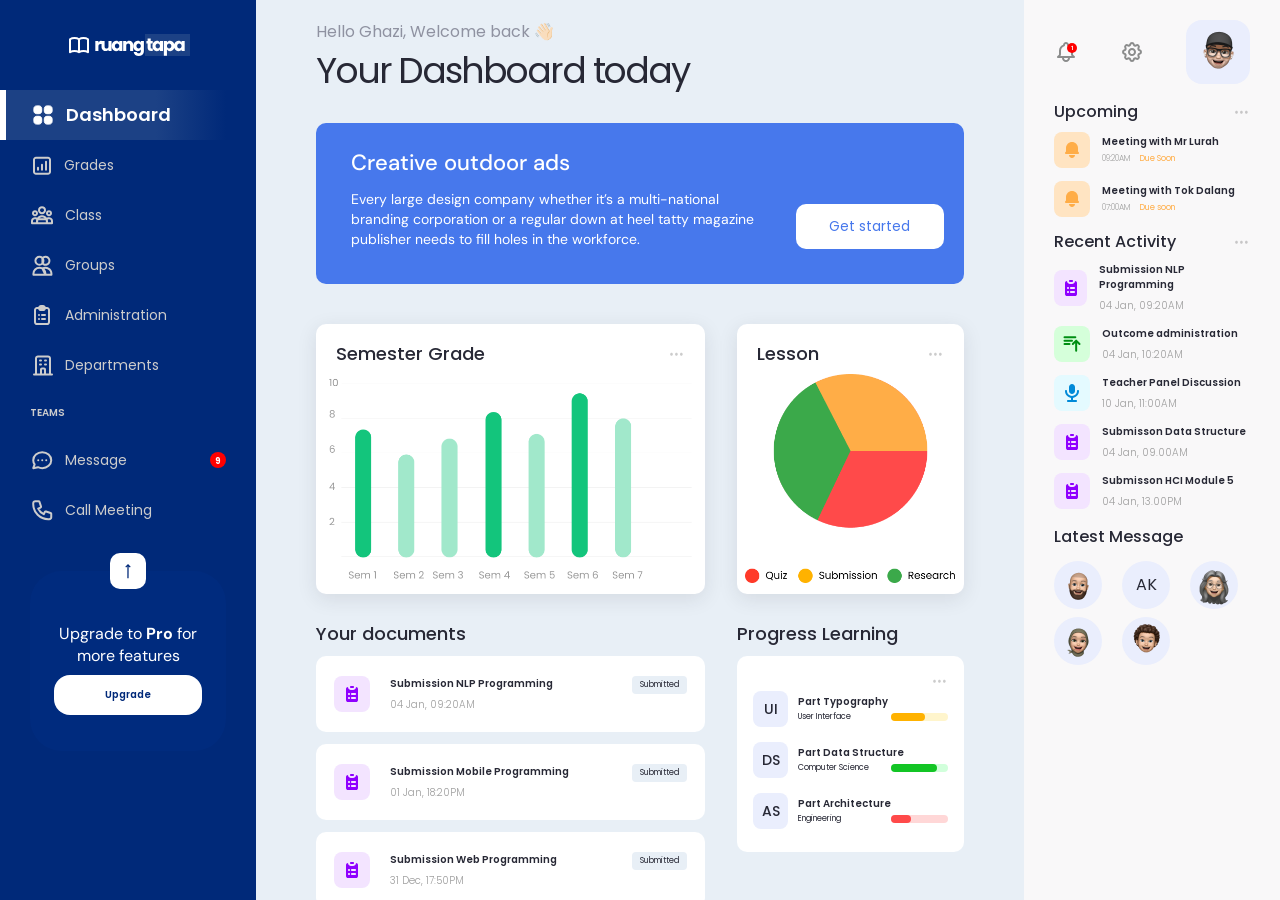
==== commit 0ceaf9ba: "Add chart images" ====
--- a/dashboard.html
+++ b/dashboard.html
@@ -269,23 +269,25 @@
         <div class="main-content__chart">
           <div class="main-content__chart__header">
             <h2 class="main-content__section-header">Semester Grade</h2>
-            <svg
-              width="17"
-              height="19"
-              viewBox="0 0 17 19"
-              fill="none"
-              xmlns="http://www.w3.org/2000/svg"
-              class="main-content__chart__more-icon"
-            >
-              <g opacity="0.2">
-                <path
-                  fill-rule="evenodd"
-                  clip-rule="evenodd"
-                  d="M2.10736 9.26667C2.10736 8.41413 2.73676 7.72222 3.51227 7.72222C4.28778 7.72222 4.91717 8.41413 4.91717 9.26667C4.91717 10.1192 4.28778 10.8111 3.51227 10.8111C2.73676 10.8111 2.10736 10.1192 2.10736 9.26667ZM8.42944 7.72222C7.65393 7.72222 7.02454 8.41413 7.02454 9.26667C7.02454 10.1192 7.65393 10.8111 8.42944 10.8111C9.20495 10.8111 9.83435 10.1192 9.83435 9.26667C9.83435 8.41413 9.20495 7.72222 8.42944 7.72222ZM13.3466 7.72222C12.5711 7.72222 11.9417 8.41413 11.9417 9.26667C11.9417 10.1192 12.5711 10.8111 13.3466 10.8111C14.1221 10.8111 14.7515 10.1192 14.7515 9.26667C14.7515 8.41413 14.1221 7.72222 13.3466 7.72222Z"
-                  fill="black"
-                />
-              </g>
-            </svg>
+            <button class="icon-button">
+              <svg
+                width="17"
+                height="19"
+                viewBox="0 0 17 19"
+                fill="none"
+                xmlns="http://www.w3.org/2000/svg"
+                class="main-content__chart__more-icon"
+              >
+                <g opacity="0.2">
+                  <path
+                    fill-rule="evenodd"
+                    clip-rule="evenodd"
+                    d="M2.10736 9.26667C2.10736 8.41413 2.73676 7.72222 3.51227 7.72222C4.28778 7.72222 4.91717 8.41413 4.91717 9.26667C4.91717 10.1192 4.28778 10.8111 3.51227 10.8111C2.73676 10.8111 2.10736 10.1192 2.10736 9.26667ZM8.42944 7.72222C7.65393 7.72222 7.02454 8.41413 7.02454 9.26667C7.02454 10.1192 7.65393 10.8111 8.42944 10.8111C9.20495 10.8111 9.83435 10.1192 9.83435 9.26667C9.83435 8.41413 9.20495 7.72222 8.42944 7.72222ZM13.3466 7.72222C12.5711 7.72222 11.9417 8.41413 11.9417 9.26667C11.9417 10.1192 12.5711 10.8111 13.3466 10.8111C14.1221 10.8111 14.7515 10.1192 14.7515 9.26667C14.7515 8.41413 14.1221 7.72222 13.3466 7.72222Z"
+                    fill="black"
+                  />
+                </g>
+              </svg>
+            </button>
           </div>
           <img
             src="assets/bar-chart.png"
@@ -296,23 +298,25 @@
         <div class="main-content__chart">
           <div class="main-content__chart__header">
             <h2 class="main-content__section-header">Lesson</h2>
-            <svg
-              width="17"
-              height="19"
-              viewBox="0 0 17 19"
-              fill="none"
-              xmlns="http://www.w3.org/2000/svg"
-              class="main-content__chart__more-icon"
-            >
-              <g opacity="0.2">
-                <path
-                  fill-rule="evenodd"
-                  clip-rule="evenodd"
-                  d="M2.10736 9.26667C2.10736 8.41413 2.73676 7.72222 3.51227 7.72222C4.28778 7.72222 4.91717 8.41413 4.91717 9.26667C4.91717 10.1192 4.28778 10.8111 3.51227 10.8111C2.73676 10.8111 2.10736 10.1192 2.10736 9.26667ZM8.42944 7.72222C7.65393 7.72222 7.02454 8.41413 7.02454 9.26667C7.02454 10.1192 7.65393 10.8111 8.42944 10.8111C9.20495 10.8111 9.83435 10.1192 9.83435 9.26667C9.83435 8.41413 9.20495 7.72222 8.42944 7.72222ZM13.3466 7.72222C12.5711 7.72222 11.9417 8.41413 11.9417 9.26667C11.9417 10.1192 12.5711 10.8111 13.3466 10.8111C14.1221 10.8111 14.7515 10.1192 14.7515 9.26667C14.7515 8.41413 14.1221 7.72222 13.3466 7.72222Z"
-                  fill="black"
-                />
-              </g>
-            </svg>
+            <button class="icon-button">
+              <svg
+                width="17"
+                height="19"
+                viewBox="0 0 17 19"
+                fill="none"
+                xmlns="http://www.w3.org/2000/svg"
+                class="main-content__chart__more-icon"
+              >
+                <g opacity="0.2">
+                  <path
+                    fill-rule="evenodd"
+                    clip-rule="evenodd"
+                    d="M2.10736 9.26667C2.10736 8.41413 2.73676 7.72222 3.51227 7.72222C4.28778 7.72222 4.91717 8.41413 4.91717 9.26667C4.91717 10.1192 4.28778 10.8111 3.51227 10.8111C2.73676 10.8111 2.10736 10.1192 2.10736 9.26667ZM8.42944 7.72222C7.65393 7.72222 7.02454 8.41413 7.02454 9.26667C7.02454 10.1192 7.65393 10.8111 8.42944 10.8111C9.20495 10.8111 9.83435 10.1192 9.83435 9.26667C9.83435 8.41413 9.20495 7.72222 8.42944 7.72222ZM13.3466 7.72222C12.5711 7.72222 11.9417 8.41413 11.9417 9.26667C11.9417 10.1192 12.5711 10.8111 13.3466 10.8111C14.1221 10.8111 14.7515 10.1192 14.7515 9.26667C14.7515 8.41413 14.1221 7.72222 13.3466 7.72222Z"
+                    fill="black"
+                  />
+                </g>
+              </svg>
+            </button>
           </div>
           <img
             src="assets/pie-chart.png"
@@ -426,23 +430,25 @@
           <h2 class="main-content__section-header">Progress Learning</h2>
           <div class="main-content__progress-section__content">
             <div class="main-content__progress-section__header">
-              <svg
-                width="17"
-                height="19"
-                viewBox="0 0 17 19"
-                fill="none"
-                xmlns="http://www.w3.org/2000/svg"
-                class="main-content__progress__more-icon"
-              >
-                <g opacity="0.2">
-                  <path
-                    fill-rule="evenodd"
-                    clip-rule="evenodd"
-                    d="M2.10736 9.26667C2.10736 8.41413 2.73676 7.72222 3.51227 7.72222C4.28778 7.72222 4.91717 8.41413 4.91717 9.26667C4.91717 10.1192 4.28778 10.8111 3.51227 10.8111C2.73676 10.8111 2.10736 10.1192 2.10736 9.26667ZM8.42944 7.72222C7.65393 7.72222 7.02454 8.41413 7.02454 9.26667C7.02454 10.1192 7.65393 10.8111 8.42944 10.8111C9.20495 10.8111 9.83435 10.1192 9.83435 9.26667C9.83435 8.41413 9.20495 7.72222 8.42944 7.72222ZM13.3466 7.72222C12.5711 7.72222 11.9417 8.41413 11.9417 9.26667C11.9417 10.1192 12.5711 10.8111 13.3466 10.8111C14.1221 10.8111 14.7515 10.1192 14.7515 9.26667C14.7515 8.41413 14.1221 7.72222 13.3466 7.72222Z"
-                    fill="black"
-                  />
-                </g>
-              </svg>
+              <button class="icon-button">
+                <svg
+                  width="17"
+                  height="19"
+                  viewBox="0 0 17 19"
+                  fill="none"
+                  xmlns="http://www.w3.org/2000/svg"
+                  class="main-content__progress__more-icon"
+                >
+                  <g opacity="0.2">
+                    <path
+                      fill-rule="evenodd"
+                      clip-rule="evenodd"
+                      d="M2.10736 9.26667C2.10736 8.41413 2.73676 7.72222 3.51227 7.72222C4.28778 7.72222 4.91717 8.41413 4.91717 9.26667C4.91717 10.1192 4.28778 10.8111 3.51227 10.8111C2.73676 10.8111 2.10736 10.1192 2.10736 9.26667ZM8.42944 7.72222C7.65393 7.72222 7.02454 8.41413 7.02454 9.26667C7.02454 10.1192 7.65393 10.8111 8.42944 10.8111C9.20495 10.8111 9.83435 10.1192 9.83435 9.26667C9.83435 8.41413 9.20495 7.72222 8.42944 7.72222ZM13.3466 7.72222C12.5711 7.72222 11.9417 8.41413 11.9417 9.26667C11.9417 10.1192 12.5711 10.8111 13.3466 10.8111C14.1221 10.8111 14.7515 10.1192 14.7515 9.26667C14.7515 8.41413 14.1221 7.72222 13.3466 7.72222Z"
+                      fill="black"
+                    />
+                  </g>
+                </svg>
+              </button>
             </div>
             <ul class="main-content__progress-items">
               <li class="main-content__progress-item">
@@ -506,7 +512,7 @@
 
     <aside class="sidebar">
       <section class="sidebar__header">
-        <div class="sidebar__notification-bell">
+        <button class="sidebar__notification-bell icon-button">
           <svg
             width="24"
             height="24"
@@ -523,54 +529,58 @@
             />
           </svg>
           <span class="sidebar__notification-count">1</span>
-        </div>
-        <svg
-          width="24"
-          height="24"
-          viewBox="0 0 24 24"
-          fill="none"
-          xmlns="http://www.w3.org/2000/svg"
-        >
-          <path
-            d="M10.325 4.317C10.751 2.561 13.249 2.561 13.675 4.317C13.7389 4.5808 13.8642 4.82578 14.0407 5.032C14.2172 5.23822 14.4399 5.39985 14.6907 5.50375C14.9414 5.60764 15.2132 5.65085 15.4838 5.62987C15.7544 5.60889 16.0162 5.5243 16.248 5.383C17.791 4.443 19.558 6.209 18.618 7.753C18.4769 7.98466 18.3924 8.24634 18.3715 8.51677C18.3506 8.78721 18.3938 9.05877 18.4975 9.30938C18.6013 9.55999 18.7627 9.78258 18.9687 9.95905C19.1747 10.1355 19.4194 10.2609 19.683 10.325C21.439 10.751 21.439 13.249 19.683 13.675C19.4192 13.7389 19.1742 13.8642 18.968 14.0407C18.7618 14.2172 18.6001 14.4399 18.4963 14.6907C18.3924 14.9414 18.3491 15.2132 18.3701 15.4838C18.3911 15.7544 18.4757 16.0162 18.617 16.248C19.557 17.791 17.791 19.558 16.247 18.618C16.0153 18.4769 15.7537 18.3924 15.4832 18.3715C15.2128 18.3506 14.9412 18.3938 14.6906 18.4975C14.44 18.6013 14.2174 18.7627 14.0409 18.9687C13.8645 19.1747 13.7391 19.4194 13.675 19.683C13.249 21.439 10.751 21.439 10.325 19.683C10.2611 19.4192 10.1358 19.1742 9.95929 18.968C9.7828 18.7618 9.56011 18.6001 9.30935 18.4963C9.05859 18.3924 8.78683 18.3491 8.51621 18.3701C8.24559 18.3911 7.98375 18.4757 7.752 18.617C6.209 19.557 4.442 17.791 5.382 16.247C5.5231 16.0153 5.60755 15.7537 5.62848 15.4832C5.64942 15.2128 5.60624 14.9412 5.50247 14.6906C5.3987 14.44 5.23726 14.2174 5.03127 14.0409C4.82529 13.8645 4.58056 13.7391 4.317 13.675C2.561 13.249 2.561 10.751 4.317 10.325C4.5808 10.2611 4.82578 10.1358 5.032 9.95929C5.23822 9.7828 5.39985 9.56011 5.50375 9.30935C5.60764 9.05859 5.65085 8.78683 5.62987 8.51621C5.60889 8.24559 5.5243 7.98375 5.383 7.752C4.443 6.209 6.209 4.442 7.753 5.382C8.749 5.99 10.049 5.452 10.325 4.317Z"
-            stroke="#8B8C8C"
-            stroke-width="2"
-            stroke-linecap="round"
-            stroke-linejoin="round"
-          />
-          <path
-            d="M15 12C15 12.7956 14.6839 13.5587 14.1213 14.1213C13.5587 14.6839 12.7956 15 12 15C11.2044 15 10.4413 14.6839 9.87868 14.1213C9.31607 13.5587 9 12.7956 9 12C9 11.2044 9.31607 10.4413 9.87868 9.87868C10.4413 9.31607 11.2044 9 12 9C12.7956 9 13.5587 9.31607 14.1213 9.87868C14.6839 10.4413 15 11.2044 15 12V12Z"
-            stroke="#8B8C8C"
-            stroke-width="2"
-            stroke-linecap="round"
-            stroke-linejoin="round"
-          />
-        </svg>
-        <div class="sidebar__user-avatar">
+        </button>
+        <button class="icon-button">
+          <svg
+            width="24"
+            height="24"
+            viewBox="0 0 24 24"
+            fill="none"
+            xmlns="http://www.w3.org/2000/svg"
+          >
+            <path
+              d="M10.325 4.317C10.751 2.561 13.249 2.561 13.675 4.317C13.7389 4.5808 13.8642 4.82578 14.0407 5.032C14.2172 5.23822 14.4399 5.39985 14.6907 5.50375C14.9414 5.60764 15.2132 5.65085 15.4838 5.62987C15.7544 5.60889 16.0162 5.5243 16.248 5.383C17.791 4.443 19.558 6.209 18.618 7.753C18.4769 7.98466 18.3924 8.24634 18.3715 8.51677C18.3506 8.78721 18.3938 9.05877 18.4975 9.30938C18.6013 9.55999 18.7627 9.78258 18.9687 9.95905C19.1747 10.1355 19.4194 10.2609 19.683 10.325C21.439 10.751 21.439 13.249 19.683 13.675C19.4192 13.7389 19.1742 13.8642 18.968 14.0407C18.7618 14.2172 18.6001 14.4399 18.4963 14.6907C18.3924 14.9414 18.3491 15.2132 18.3701 15.4838C18.3911 15.7544 18.4757 16.0162 18.617 16.248C19.557 17.791 17.791 19.558 16.247 18.618C16.0153 18.4769 15.7537 18.3924 15.4832 18.3715C15.2128 18.3506 14.9412 18.3938 14.6906 18.4975C14.44 18.6013 14.2174 18.7627 14.0409 18.9687C13.8645 19.1747 13.7391 19.4194 13.675 19.683C13.249 21.439 10.751 21.439 10.325 19.683C10.2611 19.4192 10.1358 19.1742 9.95929 18.968C9.7828 18.7618 9.56011 18.6001 9.30935 18.4963C9.05859 18.3924 8.78683 18.3491 8.51621 18.3701C8.24559 18.3911 7.98375 18.4757 7.752 18.617C6.209 19.557 4.442 17.791 5.382 16.247C5.5231 16.0153 5.60755 15.7537 5.62848 15.4832C5.64942 15.2128 5.60624 14.9412 5.50247 14.6906C5.3987 14.44 5.23726 14.2174 5.03127 14.0409C4.82529 13.8645 4.58056 13.7391 4.317 13.675C2.561 13.249 2.561 10.751 4.317 10.325C4.5808 10.2611 4.82578 10.1358 5.032 9.95929C5.23822 9.7828 5.39985 9.56011 5.50375 9.30935C5.60764 9.05859 5.65085 8.78683 5.62987 8.51621C5.60889 8.24559 5.5243 7.98375 5.383 7.752C4.443 6.209 6.209 4.442 7.753 5.382C8.749 5.99 10.049 5.452 10.325 4.317Z"
+              stroke="#8B8C8C"
+              stroke-width="2"
+              stroke-linecap="round"
+              stroke-linejoin="round"
+            />
+            <path
+              d="M15 12C15 12.7956 14.6839 13.5587 14.1213 14.1213C13.5587 14.6839 12.7956 15 12 15C11.2044 15 10.4413 14.6839 9.87868 14.1213C9.31607 13.5587 9 12.7956 9 12C9 11.2044 9.31607 10.4413 9.87868 9.87868C10.4413 9.31607 11.2044 9 12 9C12.7956 9 13.5587 9.31607 14.1213 9.87868C14.6839 10.4413 15 11.2044 15 12V12Z"
+              stroke="#8B8C8C"
+              stroke-width="2"
+              stroke-linecap="round"
+              stroke-linejoin="round"
+            />
+          </svg>
+        </button>
+        <button class="sidebar__user-avatar icon-button">
           <img src="assets/avatar.png" alt="User avatar" />
-        </div>
+        </button>
       </section>
 
       <section class="sidebar__events-section">
         <div class="sidebar__section-header">
           <h2 class="sidebar__section-header__title">Upcoming</h2>
-          <svg
-            width="17"
-            height="19"
-            viewBox="0 0 17 19"
-            fill="none"
-            xmlns="http://www.w3.org/2000/svg"
-            class="sidebar__section-header__more-icon"
-          >
-            <g opacity="0.2">
-              <path
-                fill-rule="evenodd"
-                clip-rule="evenodd"
-                d="M2.10736 9.26667C2.10736 8.41413 2.73676 7.72222 3.51227 7.72222C4.28778 7.72222 4.91717 8.41413 4.91717 9.26667C4.91717 10.1192 4.28778 10.8111 3.51227 10.8111C2.73676 10.8111 2.10736 10.1192 2.10736 9.26667ZM8.42944 7.72222C7.65393 7.72222 7.02454 8.41413 7.02454 9.26667C7.02454 10.1192 7.65393 10.8111 8.42944 10.8111C9.20495 10.8111 9.83435 10.1192 9.83435 9.26667C9.83435 8.41413 9.20495 7.72222 8.42944 7.72222ZM13.3466 7.72222C12.5711 7.72222 11.9417 8.41413 11.9417 9.26667C11.9417 10.1192 12.5711 10.8111 13.3466 10.8111C14.1221 10.8111 14.7515 10.1192 14.7515 9.26667C14.7515 8.41413 14.1221 7.72222 13.3466 7.72222Z"
-                fill="black"
-              />
-            </g>
-          </svg>
+          <button class="icon-button">
+            <svg
+              width="17"
+              height="19"
+              viewBox="0 0 17 19"
+              fill="none"
+              xmlns="http://www.w3.org/2000/svg"
+              class="sidebar__section-header__more-icon"
+            >
+              <g opacity="0.2">
+                <path
+                  fill-rule="evenodd"
+                  clip-rule="evenodd"
+                  d="M2.10736 9.26667C2.10736 8.41413 2.73676 7.72222 3.51227 7.72222C4.28778 7.72222 4.91717 8.41413 4.91717 9.26667C4.91717 10.1192 4.28778 10.8111 3.51227 10.8111C2.73676 10.8111 2.10736 10.1192 2.10736 9.26667ZM8.42944 7.72222C7.65393 7.72222 7.02454 8.41413 7.02454 9.26667C7.02454 10.1192 7.65393 10.8111 8.42944 10.8111C9.20495 10.8111 9.83435 10.1192 9.83435 9.26667C9.83435 8.41413 9.20495 7.72222 8.42944 7.72222ZM13.3466 7.72222C12.5711 7.72222 11.9417 8.41413 11.9417 9.26667C11.9417 10.1192 12.5711 10.8111 13.3466 10.8111C14.1221 10.8111 14.7515 10.1192 14.7515 9.26667C14.7515 8.41413 14.1221 7.72222 13.3466 7.72222Z"
+                  fill="black"
+                />
+              </g>
+            </svg>
+          </button>
         </div>
         <ul class="sidebar__events-list">
           <li class="sidebar__event">
@@ -629,23 +639,25 @@
       <section class="sidebar__activity-section">
         <div class="sidebar__section-header">
           <h2 class="sidebar__section-header__title">Recent Activity</h2>
-          <svg
-            width="17"
-            height="19"
-            viewBox="0 0 17 19"
-            fill="none"
-            xmlns="http://www.w3.org/2000/svg"
-            class="sidebar__section-header__more-icon"
-          >
-            <g opacity="0.2">
-              <path
-                fill-rule="evenodd"
-                clip-rule="evenodd"
-                d="M2.10736 9.26667C2.10736 8.41413 2.73676 7.72222 3.51227 7.72222C4.28778 7.72222 4.91717 8.41413 4.91717 9.26667C4.91717 10.1192 4.28778 10.8111 3.51227 10.8111C2.73676 10.8111 2.10736 10.1192 2.10736 9.26667ZM8.42944 7.72222C7.65393 7.72222 7.02454 8.41413 7.02454 9.26667C7.02454 10.1192 7.65393 10.8111 8.42944 10.8111C9.20495 10.8111 9.83435 10.1192 9.83435 9.26667C9.83435 8.41413 9.20495 7.72222 8.42944 7.72222ZM13.3466 7.72222C12.5711 7.72222 11.9417 8.41413 11.9417 9.26667C11.9417 10.1192 12.5711 10.8111 13.3466 10.8111C14.1221 10.8111 14.7515 10.1192 14.7515 9.26667C14.7515 8.41413 14.1221 7.72222 13.3466 7.72222Z"
-                fill="black"
-              />
-            </g>
-          </svg>
+          <button class="icon-button">
+            <svg
+              width="17"
+              height="19"
+              viewBox="0 0 17 19"
+              fill="none"
+              xmlns="http://www.w3.org/2000/svg"
+              class="sidebar__section-header__more-icon"
+            >
+              <g opacity="0.2">
+                <path
+                  fill-rule="evenodd"
+                  clip-rule="evenodd"
+                  d="M2.10736 9.26667C2.10736 8.41413 2.73676 7.72222 3.51227 7.72222C4.28778 7.72222 4.91717 8.41413 4.91717 9.26667C4.91717 10.1192 4.28778 10.8111 3.51227 10.8111C2.73676 10.8111 2.10736 10.1192 2.10736 9.26667ZM8.42944 7.72222C7.65393 7.72222 7.02454 8.41413 7.02454 9.26667C7.02454 10.1192 7.65393 10.8111 8.42944 10.8111C9.20495 10.8111 9.83435 10.1192 9.83435 9.26667C9.83435 8.41413 9.20495 7.72222 8.42944 7.72222ZM13.3466 7.72222C12.5711 7.72222 11.9417 8.41413 11.9417 9.26667C11.9417 10.1192 12.5711 10.8111 13.3466 10.8111C14.1221 10.8111 14.7515 10.1192 14.7515 9.26667C14.7515 8.41413 14.1221 7.72222 13.3466 7.72222Z"
+                  fill="black"
+                />
+              </g>
+            </svg>
+          </button>
         </div>
 
         <ul class="sidebar__activity-list">
--- a/style.css
+++ b/style.css
@@ -151,10 +151,21 @@
 
 button {
   font-family: var(--primary-font-family);
+  cursor: pointer !important;
 }
 
 img {
   object-fit: cover;
+}
+
+.icon-button {
+  height: fit-content;
+  width: fit-content;
+  display: flex;
+  align-items: center;
+  padding: 0;
+  background-color: transparent;
+  border: none;
 }
 
 /******************
@@ -234,6 +245,9 @@
   background-color: var(--notification-bg-color);
   height: 16px;
   width: 16px;
+  display: flex;
+  justify-content: center;
+  align-items: center;
   text-align: center;
   border-radius: 50%;
 }
@@ -242,6 +256,7 @@
   font-weight: var(--font-weight-bolder);
   font-size: var(--font-size-xxs);
   color: var(--white);
+  margin-top: 3px;
   line-height: 12px;
 }
 
@@ -382,16 +397,16 @@
 
 .main-content__charts-list > div:first-child,
 .main-content__sections-list > div:first-child {
-  width: 65%;
+  width: 60%;
 }
 
 .main-content__charts-list > div:last-child,
 .main-content__sections-list > div:last-child {
-  width: 30%;
+  width: 35%;
 }
 
 .main-content__chart {
-  height: 250px;
+  height: 270px;
   background-color: var(--white);
   box-shadow: 0px 5px 20px rgba(39, 40, 53, 0.1);
   border-radius: var(--border-radius-base);
@@ -410,13 +425,21 @@
   margin-bottom: 12px;
   line-height: 20px;
 }
+
 .main-content__chart .main-content__section-header {
   margin: 0;
 }
 
 .main-content__chart__image {
   width: 100%;
-  height: 0;
+  height: 78%;
+  margin-top: -10px;
+  object-fit: contain;
+}
+
+.main-content__charts-list > div:first-child .main-content__chart__image {
+  height: 85%;
+  margin-top: -35px;
 }
 
 .main-content__document {
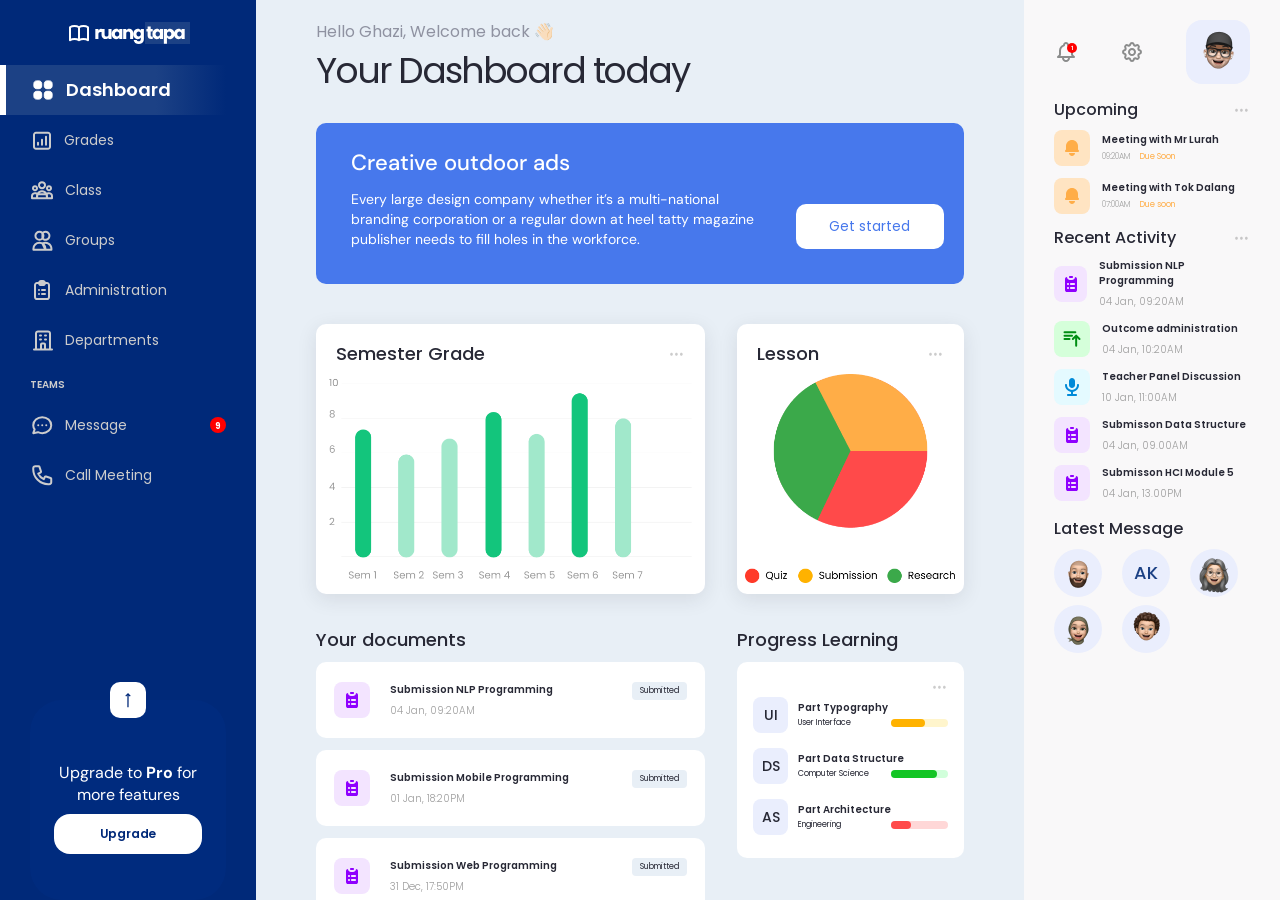
==== commit b1bc4ac4: "Add more responsive styles" ====
--- a/dashboard.html
+++ b/dashboard.html
@@ -4,223 +4,243 @@
     <meta charset="UTF-8" />
     <meta http-equiv="X-UA-Compatible" content="IE=edge" />
     <meta name="viewport" content="width=device-width, initial-scale=1.0" />
+    <meta name="theme-color" content="#000000" />
+    <meta
+      name="description"
+      content="Student dashboard for an e-learning platform"
+    />
+    <meta property="og:title" content="E-learning Dashboard" />
+    <meta
+      property="og:description"
+      content="Student dashboard for an e-learning platform"
+    />
+    <meta name="twitter:card" content="summary_large_image" />
+    <meta name="twitter:creator" content="@gbsolomon1" />
+    <meta name="twitter:title" content="E-learning Dashboard" />
+    <meta
+      name="twitter:description"
+      content="Student dashboard for an e-learning platform"
+    />
+    <meta name="twitter:image" content="%PUBLIC_URL%/assets/og-image.jpeg" />
     <title>E-learning Dashboard</title>
     <link rel="stylesheet" href="style.css" />
   </head>
   <body>
     <aside class="side-nav">
-      <div class="side-nav__app-logo-container">
-        <svg
-          width="123"
-          height="24"
-          viewBox="0 0 123 24"
-          fill="none"
-          xmlns="http://www.w3.org/2000/svg"
-          class="side-nav__app-logo"
-        >
-          <rect x="78" y="1" width="45" height="22" fill="#1C4185" />
-          <path
-            d="M31.41 9.63C31.77 9.078 32.22 8.646 32.76 8.334C33.3 8.01 33.9 7.848 34.56 7.848V11.106H33.714C32.946 11.106 32.37 11.274 31.986 11.61C31.602 11.934 31.41 12.51 31.41 13.338V18H28.332V7.956H31.41V9.63ZM44.5492 7.956V18H41.4712V16.632C41.1592 17.076 40.7332 17.436 40.1932 17.712C39.6652 17.976 39.0772 18.108 38.4292 18.108C37.6612 18.108 36.9832 17.94 36.3952 17.604C35.8072 17.256 35.3512 16.758 35.0272 16.11C34.7032 15.462 34.5412 14.7 34.5412 13.824V7.956H37.6012V13.41C37.6012 14.082 37.7752 14.604 38.1232 14.976C38.4712 15.348 38.9392 15.534 39.5272 15.534C40.1272 15.534 40.6012 15.348 40.9492 14.976C41.2972 14.604 41.4712 14.082 41.4712 13.41V7.956H44.5492ZM44.7481 12.96C44.7481 11.928 44.9401 11.022 45.3241 10.242C45.7201 9.462 46.2541 8.862 46.9261 8.442C47.5981 8.022 48.3481 7.812 49.1761 7.812C49.8841 7.812 50.5021 7.956 51.0301 8.244C51.5701 8.532 51.9841 8.91 52.2721 9.378V7.956H55.3501V18H52.2721V16.578C51.9721 17.046 51.5521 17.424 51.0121 17.712C50.4841 18 49.8661 18.144 49.1581 18.144C48.3421 18.144 47.5981 17.934 46.9261 17.514C46.2541 17.082 45.7201 16.476 45.3241 15.696C44.9401 14.904 44.7481 13.992 44.7481 12.96ZM52.2721 12.978C52.2721 12.21 52.0561 11.604 51.6241 11.16C51.2041 10.716 50.6881 10.494 50.0761 10.494C49.4641 10.494 48.9421 10.716 48.5101 11.16C48.0901 11.592 47.8801 12.192 47.8801 12.96C47.8801 13.728 48.0901 14.34 48.5101 14.796C48.9421 15.24 49.4641 15.462 50.0761 15.462C50.6881 15.462 51.2041 15.24 51.6241 14.796C52.0561 14.352 52.2721 13.746 52.2721 12.978ZM62.2969 7.848C63.4729 7.848 64.4089 8.232 65.1049 9C65.8129 9.756 66.1669 10.8 66.1669 12.132V18H63.1069V12.546C63.1069 11.874 62.9329 11.352 62.5849 10.98C62.2369 10.608 61.7689 10.422 61.1809 10.422C60.5929 10.422 60.1249 10.608 59.7769 10.98C59.4289 11.352 59.2549 11.874 59.2549 12.546V18H56.1769V7.956H59.2549V9.288C59.5669 8.844 59.9869 8.496 60.5149 8.244C61.0429 7.98 61.6369 7.848 62.2969 7.848ZM70.7218 7.812C71.4298 7.812 72.0478 7.956 72.5758 8.244C73.1158 8.532 73.5298 8.91 73.8178 9.378V7.956H76.8958V17.982C76.8958 18.906 76.7098 19.74 76.3378 20.484C75.9778 21.24 75.4198 21.84 74.6638 22.284C73.9198 22.728 72.9898 22.95 71.8738 22.95C70.3858 22.95 69.1798 22.596 68.2558 21.888C67.3318 21.192 66.8038 20.244 66.6718 19.044H69.7138C69.8098 19.428 70.0378 19.728 70.3978 19.944C70.7578 20.172 71.2018 20.286 71.7298 20.286C72.3658 20.286 72.8698 20.1 73.2418 19.728C73.6258 19.368 73.8178 18.786 73.8178 17.982V16.56C73.5178 17.028 73.1038 17.412 72.5758 17.712C72.0478 18 71.4298 18.144 70.7218 18.144C69.8938 18.144 69.1438 17.934 68.4718 17.514C67.7998 17.082 67.2658 16.476 66.8698 15.696C66.4858 14.904 66.2938 13.992 66.2938 12.96C66.2938 11.928 66.4858 11.022 66.8698 10.242C67.2658 9.462 67.7998 8.862 68.4718 8.442C69.1438 8.022 69.8938 7.812 70.7218 7.812ZM73.8178 12.978C73.8178 12.21 73.6018 11.604 73.1698 11.16C72.7498 10.716 72.2338 10.494 71.6218 10.494C71.0098 10.494 70.4878 10.716 70.0558 11.16C69.6358 11.592 69.4258 12.192 69.4258 12.96C69.4258 13.728 69.6358 14.34 70.0558 14.796C70.4878 15.24 71.0098 15.462 71.6218 15.462C72.2338 15.462 72.7498 15.24 73.1698 14.796C73.6018 14.352 73.8178 13.746 73.8178 12.978ZM85.7351 15.39V18H84.1691C83.0531 18 82.1831 17.73 81.5591 17.19C80.9351 16.638 80.6231 15.744 80.6231 14.508V10.512H79.3991V7.956H80.6231V5.508H83.7011V7.956H85.7171V10.512H83.7011V14.544C83.7011 14.844 83.7731 15.06 83.9171 15.192C84.0611 15.324 84.3011 15.39 84.6371 15.39H85.7351ZM85.4376 12.96C85.4376 11.928 85.6296 11.022 86.0136 10.242C86.4096 9.462 86.9436 8.862 87.6156 8.442C88.2876 8.022 89.0376 7.812 89.8656 7.812C90.5736 7.812 91.1916 7.956 91.7196 8.244C92.2596 8.532 92.6736 8.91 92.9616 9.378V7.956H96.0396V18H92.9616V16.578C92.6616 17.046 92.2416 17.424 91.7016 17.712C91.1736 18 90.5556 18.144 89.8476 18.144C89.0316 18.144 88.2876 17.934 87.6156 17.514C86.9436 17.082 86.4096 16.476 86.0136 15.696C85.6296 14.904 85.4376 13.992 85.4376 12.96ZM92.9616 12.978C92.9616 12.21 92.7456 11.604 92.3136 11.16C91.8936 10.716 91.3776 10.494 90.7656 10.494C90.1536 10.494 89.6316 10.716 89.1996 11.16C88.7796 11.592 88.5696 12.192 88.5696 12.96C88.5696 13.728 88.7796 14.34 89.1996 14.796C89.6316 15.24 90.1536 15.462 90.7656 15.462C91.3776 15.462 91.8936 15.24 92.3136 14.796C92.7456 14.352 92.9616 13.746 92.9616 12.978ZM99.9444 9.378C100.244 8.91 100.658 8.532 101.186 8.244C101.714 7.956 102.332 7.812 103.04 7.812C103.868 7.812 104.618 8.022 105.29 8.442C105.962 8.862 106.49 9.462 106.874 10.242C107.27 11.022 107.468 11.928 107.468 12.96C107.468 13.992 107.27 14.904 106.874 15.696C106.49 16.476 105.962 17.082 105.29 17.514C104.618 17.934 103.868 18.144 103.04 18.144C102.344 18.144 101.726 18 101.186 17.712C100.658 17.424 100.244 17.052 99.9444 16.596V22.788H96.8664V7.956H99.9444V9.378ZM104.336 12.96C104.336 12.192 104.12 11.592 103.688 11.16C103.268 10.716 102.746 10.494 102.122 10.494C101.51 10.494 100.988 10.716 100.556 11.16C100.136 11.604 99.9264 12.21 99.9264 12.978C99.9264 13.746 100.136 14.352 100.556 14.796C100.988 15.24 101.51 15.462 102.122 15.462C102.734 15.462 103.256 15.24 103.688 14.796C104.12 14.34 104.336 13.728 104.336 12.96ZM107.071 12.96C107.071 11.928 107.263 11.022 107.647 10.242C108.043 9.462 108.577 8.862 109.249 8.442C109.921 8.022 110.671 7.812 111.499 7.812C112.207 7.812 112.825 7.956 113.353 8.244C113.893 8.532 114.307 8.91 114.595 9.378V7.956H117.673V18H114.595V16.578C114.295 17.046 113.875 17.424 113.335 17.712C112.807 18 112.189 18.144 111.481 18.144C110.665 18.144 109.921 17.934 109.249 17.514C108.577 17.082 108.043 16.476 107.647 15.696C107.263 14.904 107.071 13.992 107.071 12.96ZM114.595 12.978C114.595 12.21 114.379 11.604 113.947 11.16C113.527 10.716 113.011 10.494 112.399 10.494C111.787 10.494 111.265 10.716 110.833 11.16C110.413 11.592 110.203 12.192 110.203 12.96C110.203 13.728 110.413 14.34 110.833 14.796C111.265 15.24 111.787 15.462 112.399 15.462C113.011 15.462 113.527 15.24 113.947 14.796C114.379 14.352 114.595 13.746 114.595 12.978Z"
-            fill="white"
-          />
-          <path
-            d="M12 6.253C13.168 5.477 14.754 5 16.5 5C18.247 5 19.832 5.477 21 6.253V19.253C19.832 18.477 18.247 18 16.5 18C14.754 18 13.168 18.477 12 19.253M12 6.253V19.253V6.253ZM12 6.253C10.832 5.477 9.246 5 7.5 5C5.754 5 4.168 5.477 3 6.253V19.253C4.168 18.477 5.754 18 7.5 18C9.246 18 10.832 18.477 12 19.253V6.253Z"
-            stroke="white"
-            stroke-width="2"
-            stroke-linecap="round"
-            stroke-linejoin="round"
-          />
-        </svg>
+      <div>
+        <div class="side-nav__app-logo-container">
+          <svg
+            width="123"
+            height="24"
+            viewBox="0 0 123 24"
+            fill="none"
+            xmlns="http://www.w3.org/2000/svg"
+            class="side-nav__app-logo"
+          >
+            <rect x="78" y="1" width="45" height="22" fill="#1C4185" />
+            <path
+              d="M31.41 9.63C31.77 9.078 32.22 8.646 32.76 8.334C33.3 8.01 33.9 7.848 34.56 7.848V11.106H33.714C32.946 11.106 32.37 11.274 31.986 11.61C31.602 11.934 31.41 12.51 31.41 13.338V18H28.332V7.956H31.41V9.63ZM44.5492 7.956V18H41.4712V16.632C41.1592 17.076 40.7332 17.436 40.1932 17.712C39.6652 17.976 39.0772 18.108 38.4292 18.108C37.6612 18.108 36.9832 17.94 36.3952 17.604C35.8072 17.256 35.3512 16.758 35.0272 16.11C34.7032 15.462 34.5412 14.7 34.5412 13.824V7.956H37.6012V13.41C37.6012 14.082 37.7752 14.604 38.1232 14.976C38.4712 15.348 38.9392 15.534 39.5272 15.534C40.1272 15.534 40.6012 15.348 40.9492 14.976C41.2972 14.604 41.4712 14.082 41.4712 13.41V7.956H44.5492ZM44.7481 12.96C44.7481 11.928 44.9401 11.022 45.3241 10.242C45.7201 9.462 46.2541 8.862 46.9261 8.442C47.5981 8.022 48.3481 7.812 49.1761 7.812C49.8841 7.812 50.5021 7.956 51.0301 8.244C51.5701 8.532 51.9841 8.91 52.2721 9.378V7.956H55.3501V18H52.2721V16.578C51.9721 17.046 51.5521 17.424 51.0121 17.712C50.4841 18 49.8661 18.144 49.1581 18.144C48.3421 18.144 47.5981 17.934 46.9261 17.514C46.2541 17.082 45.7201 16.476 45.3241 15.696C44.9401 14.904 44.7481 13.992 44.7481 12.96ZM52.2721 12.978C52.2721 12.21 52.0561 11.604 51.6241 11.16C51.2041 10.716 50.6881 10.494 50.0761 10.494C49.4641 10.494 48.9421 10.716 48.5101 11.16C48.0901 11.592 47.8801 12.192 47.8801 12.96C47.8801 13.728 48.0901 14.34 48.5101 14.796C48.9421 15.24 49.4641 15.462 50.0761 15.462C50.6881 15.462 51.2041 15.24 51.6241 14.796C52.0561 14.352 52.2721 13.746 52.2721 12.978ZM62.2969 7.848C63.4729 7.848 64.4089 8.232 65.1049 9C65.8129 9.756 66.1669 10.8 66.1669 12.132V18H63.1069V12.546C63.1069 11.874 62.9329 11.352 62.5849 10.98C62.2369 10.608 61.7689 10.422 61.1809 10.422C60.5929 10.422 60.1249 10.608 59.7769 10.98C59.4289 11.352 59.2549 11.874 59.2549 12.546V18H56.1769V7.956H59.2549V9.288C59.5669 8.844 59.9869 8.496 60.5149 8.244C61.0429 7.98 61.6369 7.848 62.2969 7.848ZM70.7218 7.812C71.4298 7.812 72.0478 7.956 72.5758 8.244C73.1158 8.532 73.5298 8.91 73.8178 9.378V7.956H76.8958V17.982C76.8958 18.906 76.7098 19.74 76.3378 20.484C75.9778 21.24 75.4198 21.84 74.6638 22.284C73.9198 22.728 72.9898 22.95 71.8738 22.95C70.3858 22.95 69.1798 22.596 68.2558 21.888C67.3318 21.192 66.8038 20.244 66.6718 19.044H69.7138C69.8098 19.428 70.0378 19.728 70.3978 19.944C70.7578 20.172 71.2018 20.286 71.7298 20.286C72.3658 20.286 72.8698 20.1 73.2418 19.728C73.6258 19.368 73.8178 18.786 73.8178 17.982V16.56C73.5178 17.028 73.1038 17.412 72.5758 17.712C72.0478 18 71.4298 18.144 70.7218 18.144C69.8938 18.144 69.1438 17.934 68.4718 17.514C67.7998 17.082 67.2658 16.476 66.8698 15.696C66.4858 14.904 66.2938 13.992 66.2938 12.96C66.2938 11.928 66.4858 11.022 66.8698 10.242C67.2658 9.462 67.7998 8.862 68.4718 8.442C69.1438 8.022 69.8938 7.812 70.7218 7.812ZM73.8178 12.978C73.8178 12.21 73.6018 11.604 73.1698 11.16C72.7498 10.716 72.2338 10.494 71.6218 10.494C71.0098 10.494 70.4878 10.716 70.0558 11.16C69.6358 11.592 69.4258 12.192 69.4258 12.96C69.4258 13.728 69.6358 14.34 70.0558 14.796C70.4878 15.24 71.0098 15.462 71.6218 15.462C72.2338 15.462 72.7498 15.24 73.1698 14.796C73.6018 14.352 73.8178 13.746 73.8178 12.978ZM85.7351 15.39V18H84.1691C83.0531 18 82.1831 17.73 81.5591 17.19C80.9351 16.638 80.6231 15.744 80.6231 14.508V10.512H79.3991V7.956H80.6231V5.508H83.7011V7.956H85.7171V10.512H83.7011V14.544C83.7011 14.844 83.7731 15.06 83.9171 15.192C84.0611 15.324 84.3011 15.39 84.6371 15.39H85.7351ZM85.4376 12.96C85.4376 11.928 85.6296 11.022 86.0136 10.242C86.4096 9.462 86.9436 8.862 87.6156 8.442C88.2876 8.022 89.0376 7.812 89.8656 7.812C90.5736 7.812 91.1916 7.956 91.7196 8.244C92.2596 8.532 92.6736 8.91 92.9616 9.378V7.956H96.0396V18H92.9616V16.578C92.6616 17.046 92.2416 17.424 91.7016 17.712C91.1736 18 90.5556 18.144 89.8476 18.144C89.0316 18.144 88.2876 17.934 87.6156 17.514C86.9436 17.082 86.4096 16.476 86.0136 15.696C85.6296 14.904 85.4376 13.992 85.4376 12.96ZM92.9616 12.978C92.9616 12.21 92.7456 11.604 92.3136 11.16C91.8936 10.716 91.3776 10.494 90.7656 10.494C90.1536 10.494 89.6316 10.716 89.1996 11.16C88.7796 11.592 88.5696 12.192 88.5696 12.96C88.5696 13.728 88.7796 14.34 89.1996 14.796C89.6316 15.24 90.1536 15.462 90.7656 15.462C91.3776 15.462 91.8936 15.24 92.3136 14.796C92.7456 14.352 92.9616 13.746 92.9616 12.978ZM99.9444 9.378C100.244 8.91 100.658 8.532 101.186 8.244C101.714 7.956 102.332 7.812 103.04 7.812C103.868 7.812 104.618 8.022 105.29 8.442C105.962 8.862 106.49 9.462 106.874 10.242C107.27 11.022 107.468 11.928 107.468 12.96C107.468 13.992 107.27 14.904 106.874 15.696C106.49 16.476 105.962 17.082 105.29 17.514C104.618 17.934 103.868 18.144 103.04 18.144C102.344 18.144 101.726 18 101.186 17.712C100.658 17.424 100.244 17.052 99.9444 16.596V22.788H96.8664V7.956H99.9444V9.378ZM104.336 12.96C104.336 12.192 104.12 11.592 103.688 11.16C103.268 10.716 102.746 10.494 102.122 10.494C101.51 10.494 100.988 10.716 100.556 11.16C100.136 11.604 99.9264 12.21 99.9264 12.978C99.9264 13.746 100.136 14.352 100.556 14.796C100.988 15.24 101.51 15.462 102.122 15.462C102.734 15.462 103.256 15.24 103.688 14.796C104.12 14.34 104.336 13.728 104.336 12.96ZM107.071 12.96C107.071 11.928 107.263 11.022 107.647 10.242C108.043 9.462 108.577 8.862 109.249 8.442C109.921 8.022 110.671 7.812 111.499 7.812C112.207 7.812 112.825 7.956 113.353 8.244C113.893 8.532 114.307 8.91 114.595 9.378V7.956H117.673V18H114.595V16.578C114.295 17.046 113.875 17.424 113.335 17.712C112.807 18 112.189 18.144 111.481 18.144C110.665 18.144 109.921 17.934 109.249 17.514C108.577 17.082 108.043 16.476 107.647 15.696C107.263 14.904 107.071 13.992 107.071 12.96ZM114.595 12.978C114.595 12.21 114.379 11.604 113.947 11.16C113.527 10.716 113.011 10.494 112.399 10.494C111.787 10.494 111.265 10.716 110.833 11.16C110.413 11.592 110.203 12.192 110.203 12.96C110.203 13.728 110.413 14.34 110.833 14.796C111.265 15.24 111.787 15.462 112.399 15.462C113.011 15.462 113.527 15.24 113.947 14.796C114.379 14.352 114.595 13.746 114.595 12.978Z"
+              fill="white"
+            />
+            <path
+              d="M12 6.253C13.168 5.477 14.754 5 16.5 5C18.247 5 19.832 5.477 21 6.253V19.253C19.832 18.477 18.247 18 16.5 18C14.754 18 13.168 18.477 12 19.253M12 6.253V19.253V6.253ZM12 6.253C10.832 5.477 9.246 5 7.5 5C5.754 5 4.168 5.477 3 6.253V19.253C4.168 18.477 5.754 18 7.5 18C9.246 18 10.832 18.477 12 19.253V6.253Z"
+              stroke="white"
+              stroke-width="2"
+              stroke-linecap="round"
+              stroke-linejoin="round"
+            />
+          </svg>
+        </div>
+        <ul class="side-nav__links-list">
+          <li class="side-nav__link side-nav__link--active">
+            <a href="#" class="side-nav__link-anchor">
+              <span class="side-nav__link-anchor__details">
+                <svg
+                  width="26"
+                  height="26"
+                  viewBox="0 0 26 26"
+                  fill="none"
+                  xmlns="http://www.w3.org/2000/svg"
+                  class="side-nav__link-icon"
+                >
+                  <path
+                    d="M6.50002 3.89999C5.81046 3.89999 5.14914 4.17392 4.66155 4.66152C4.17395 5.14911 3.90002 5.81043 3.90002 6.49999V9.09999C3.90002 9.78956 4.17395 10.4509 4.66155 10.9385C5.14914 11.4261 5.81046 11.7 6.50002 11.7H9.10002C9.78959 11.7 10.4509 11.4261 10.9385 10.9385C11.4261 10.4509 11.7 9.78956 11.7 9.09999V6.49999C11.7 5.81043 11.4261 5.14911 10.9385 4.66152C10.4509 4.17392 9.78959 3.89999 9.10002 3.89999H6.50002ZM6.50002 14.3C5.81046 14.3 5.14914 14.5739 4.66155 15.0615C4.17395 15.5491 3.90002 16.2104 3.90002 16.9V19.5C3.90002 20.1896 4.17395 20.8509 4.66155 21.3385C5.14914 21.8261 5.81046 22.1 6.50002 22.1H9.10002C9.78959 22.1 10.4509 21.8261 10.9385 21.3385C11.4261 20.8509 11.7 20.1896 11.7 19.5V16.9C11.7 16.2104 11.4261 15.5491 10.9385 15.0615C10.4509 14.5739 9.78959 14.3 9.10002 14.3H6.50002ZM14.3 6.49999C14.3 5.81043 14.574 5.14911 15.0615 4.66152C15.5491 4.17392 16.2105 3.89999 16.9 3.89999H19.5C20.1896 3.89999 20.8509 4.17392 21.3385 4.66152C21.8261 5.14911 22.1 5.81043 22.1 6.49999V9.09999C22.1 9.78956 21.8261 10.4509 21.3385 10.9385C20.8509 11.4261 20.1896 11.7 19.5 11.7H16.9C16.2105 11.7 15.5491 11.4261 15.0615 10.9385C14.574 10.4509 14.3 9.78956 14.3 9.09999V6.49999ZM14.3 16.9C14.3 16.2104 14.574 15.5491 15.0615 15.0615C15.5491 14.5739 16.2105 14.3 16.9 14.3H19.5C20.1896 14.3 20.8509 14.5739 21.3385 15.0615C21.8261 15.5491 22.1 16.2104 22.1 16.9V19.5C22.1 20.1896 21.8261 20.8509 21.3385 21.3385C20.8509 21.8261 20.1896 22.1 19.5 22.1H16.9C16.2105 22.1 15.5491 21.8261 15.0615 21.3385C14.574 20.8509 14.3 20.1896 14.3 19.5V16.9Z"
+                    fill="white"
+                  />
+                </svg>
+                <span class="side-nav__link-title">Dashboard</span></span
+              ></a
+            >
+          </li>
+          <li class="side-nav__link">
+            <a href="#" class="side-nav__link-anchor">
+              <span class="side-nav__link-anchor__details">
+                <svg
+                  width="24"
+                  height="25"
+                  viewBox="0 0 24 25"
+                  fill="none"
+                  xmlns="http://www.w3.org/2000/svg"
+                  class="side-nav__link-icon"
+                >
+                  <path
+                    d="M16 8.74841V16.7484V8.74841ZM12 11.7484V16.7484V11.7484ZM8 14.7484V16.7484V14.7484ZM6 20.7484H18C18.5304 20.7484 19.0391 20.5377 19.4142 20.1626C19.7893 19.7876 20 19.2788 20 18.7484V6.74841C20 6.21798 19.7893 5.70927 19.4142 5.3342C19.0391 4.95913 18.5304 4.74841 18 4.74841H6C5.46957 4.74841 4.96086 4.95913 4.58579 5.3342C4.21071 5.70927 4 6.21798 4 6.74841V18.7484C4 19.2788 4.21071 19.7876 4.58579 20.1626C4.96086 20.5377 5.46957 20.7484 6 20.7484Z"
+                    stroke="#CCCCCC"
+                    stroke-width="2"
+                    stroke-linecap="round"
+                    stroke-linejoin="round"
+                  />
+                </svg>
+                <span class="side-nav__link-title">Grades</span></span
+              ></a
+            >
+          </li>
+          <li class="side-nav__link">
+            <a href="#" class="side-nav__link-anchor">
+              <span class="side-nav__link-anchor__details">
+                <svg
+                  width="25"
+                  height="24"
+                  viewBox="0 0 25 24"
+                  fill="none"
+                  xmlns="http://www.w3.org/2000/svg"
+                  class="side-nav__link-icon"
+                >
+                  <path
+                    d="M17 20.1922H22V18.1922C22 17.5688 21.8057 16.9608 21.4441 16.4529C21.0826 15.9449 20.5718 15.5622 19.9827 15.358C19.3937 15.1538 18.7556 15.1381 18.1573 15.3133C17.5589 15.4884 17.03 15.8456 16.644 16.3352L17 20.1922ZM17 20.1922H7H17ZM17 20.1922V18.1922C17 17.5362 16.874 16.9092 16.644 16.3352L17 20.1922ZM7 20.1922H2V18.1922C2.00005 17.5688 2.19434 16.9608 2.55586 16.4529C2.91739 15.9449 3.42819 15.5622 4.01725 15.358C4.60632 15.1538 5.24438 15.1381 5.84274 15.3133C6.4411 15.4884 6.97003 15.8456 7.356 16.3352L7 20.1922ZM7 20.1922V18.1922C7 17.5362 7.126 16.9092 7.356 16.3352L7 20.1922ZM7.356 16.3352C7.72736 15.4072 8.36825 14.6117 9.196 14.0514C10.0238 13.491 11.0004 13.1915 12 13.1915C12.9996 13.1915 13.9762 13.491 14.804 14.0514C15.6318 14.6117 16.2726 15.4072 16.644 16.3352H7.356ZM15 7.19225C15 7.98789 14.6839 8.75096 14.1213 9.31357C13.5587 9.87618 12.7956 10.1922 12 10.1922C11.2044 10.1922 10.4413 9.87618 9.87868 9.31357C9.31607 8.75096 9 7.98789 9 7.19225C9 6.3966 9.31607 5.63353 9.87868 5.07093C10.4413 4.50832 11.2044 4.19225 12 4.19225C12.7956 4.19225 13.5587 4.50832 14.1213 5.07093C14.6839 5.63353 15 6.3966 15 7.19225V7.19225ZM21 10.1922C21 10.7227 20.7893 11.2314 20.4142 11.6065C20.0391 11.9815 19.5304 12.1922 19 12.1922C18.4696 12.1922 17.9609 11.9815 17.5858 11.6065C17.2107 11.2314 17 10.7227 17 10.1922C17 9.66181 17.2107 9.15311 17.5858 8.77803C17.9609 8.40296 18.4696 8.19225 19 8.19225C19.5304 8.19225 20.0391 8.40296 20.4142 8.77803C20.7893 9.15311 21 9.66181 21 10.1922ZM7 10.1922C7 10.7227 6.78929 11.2314 6.41421 11.6065C6.03914 11.9815 5.53043 12.1922 5 12.1922C4.46957 12.1922 3.96086 11.9815 3.58579 11.6065C3.21071 11.2314 3 10.7227 3 10.1922C3 9.66181 3.21071 9.15311 3.58579 8.77803C3.96086 8.40296 4.46957 8.19225 5 8.19225C5.53043 8.19225 6.03914 8.40296 6.41421 8.77803C6.78929 9.15311 7 9.66181 7 10.1922Z"
+                    stroke="#CCCCCC"
+                    stroke-width="2"
+                    stroke-linecap="round"
+                    stroke-linejoin="round"
+                  />
+                </svg>
+                <span class="side-nav__link-title">Class</span></span
+              ></a
+            >
+          </li>
+          <li class="side-nav__link">
+            <a href="#" class="side-nav__link-anchor">
+              <span class="side-nav__link-anchor__details">
+                <svg
+                  width="25"
+                  height="25"
+                  viewBox="0 0 25 25"
+                  fill="none"
+                  xmlns="http://www.w3.org/2000/svg"
+                  class="side-nav__link-icon"
+                >
+                  <path
+                    d="M12.4307 5.1448C12.9682 4.5355 13.6784 4.10431 14.4669 3.9086C15.2555 3.71288 16.0849 3.76193 16.8449 4.0492C17.6048 4.33648 18.2593 4.84837 18.7212 5.51676C19.1831 6.18515 19.4305 6.97835 19.4305 7.7908C19.4305 8.60326 19.1831 9.39646 18.7212 10.0648C18.2593 10.7332 17.6048 11.2451 16.8449 11.5324C16.0849 11.8197 15.2555 11.8687 14.4669 11.673C13.6784 11.4773 12.9682 11.0461 12.4307 10.4368V5.1448ZM15.4307 21.7908H3.43073V20.7908C3.43073 19.1995 4.06287 17.6734 5.18808 16.5482C6.3133 15.4229 7.83943 14.7908 9.43073 14.7908C11.022 14.7908 12.5481 15.4229 13.6734 16.5482C14.7986 17.6734 15.4307 19.1995 15.4307 20.7908V21.7908ZM15.4307 21.7908H21.4307V20.7908C21.4309 19.7375 21.1537 18.7027 20.6272 17.7905C20.1006 16.8783 19.3432 16.1207 18.4311 15.594C17.519 15.0673 16.4842 14.79 15.4309 14.79C14.3776 14.7899 13.3429 15.0672 12.4307 15.5938L15.4307 21.7908ZM13.4307 7.7908C13.4307 8.85167 13.0093 9.86908 12.2592 10.6192C11.509 11.3694 10.4916 11.7908 9.43073 11.7908C8.36986 11.7908 7.35244 11.3694 6.6023 10.6192C5.85215 9.86908 5.43073 8.85167 5.43073 7.7908C5.43073 6.72994 5.85215 5.71252 6.6023 4.96238C7.35244 4.21223 8.36986 3.7908 9.43073 3.7908C10.4916 3.7908 11.509 4.21223 12.2592 4.96238C13.0093 5.71252 13.4307 6.72994 13.4307 7.7908V7.7908Z"
+                    stroke="#CCCCCC"
+                    stroke-width="2"
+                    stroke-linecap="round"
+                    stroke-linejoin="round"
+                  />
+                </svg>
+                <span class="side-nav__link-title">Groups</span></span
+              ></a
+            >
+          </li>
+          <li class="side-nav__link">
+            <a href="#" class="side-nav__link-anchor">
+              <span class="side-nav__link-anchor__details">
+                <svg
+                  width="25"
+                  height="24"
+                  viewBox="0 0 25 24"
+                  fill="none"
+                  xmlns="http://www.w3.org/2000/svg"
+                  class="side-nav__link-icon"
+                >
+                  <path
+                    d="M9 16.0561H9.01M9 5.05611H7C6.46957 5.05611 5.96086 5.26682 5.58579 5.64189C5.21071 6.01697 5 6.52567 5 7.05611V19.0561C5 19.5865 5.21071 20.0952 5.58579 20.4703C5.96086 20.8454 6.46957 21.0561 7 21.0561H17C17.5304 21.0561 18.0391 20.8454 18.4142 20.4703C18.7893 20.0952 19 19.5865 19 19.0561V7.05611C19 6.52567 18.7893 6.01697 18.4142 5.64189C18.0391 5.26682 17.5304 5.05611 17 5.05611H15H9ZM9 5.05611C9 5.58654 9.21071 6.09525 9.58579 6.47032C9.96086 6.84539 10.4696 7.05611 11 7.05611H13C13.5304 7.05611 14.0391 6.84539 14.4142 6.47032C14.7893 6.09525 15 5.58654 15 5.05611H9ZM9 5.05611C9 4.52567 9.21071 4.01697 9.58579 3.64189C9.96086 3.26682 10.4696 3.05611 11 3.05611H13C13.5304 3.05611 14.0391 3.26682 14.4142 3.64189C14.7893 4.01697 15 4.52567 15 5.05611H9ZM12 12.0561H15H12ZM12 16.0561H15H12ZM9 12.0561H9.01H9Z"
+                    stroke="#CCCCCC"
+                    stroke-width="2"
+                    stroke-linecap="round"
+                    stroke-linejoin="round"
+                  />
+                </svg>
+                <span class="side-nav__link-title">Administration</span></span
+              ></a
+            >
+          </li>
+          <li class="side-nav__link">
+            <a href="#" class="side-nav__link-anchor">
+              <span class="side-nav__link-anchor__details">
+                <svg
+                  width="25"
+                  height="24"
+                  viewBox="0 0 25 24"
+                  fill="none"
+                  xmlns="http://www.w3.org/2000/svg"
+                  class="side-nav__link-icon"
+                >
+                  <path
+                    d="M11 21.4808H15M20 21.4808V5.48077C20 4.95034 19.7893 4.44163 19.4142 4.06656C19.0391 3.69149 18.5304 3.48077 18 3.48077H8C7.46957 3.48077 6.96086 3.69149 6.58579 4.06656C6.21071 4.44163 6 4.95034 6 5.48077V21.4808H20ZM20 21.4808H22H20ZM20 21.4808H15H20ZM6 21.4808H4H6ZM6 21.4808H11H6ZM10 7.48077H11H10ZM10 11.4808H11H10ZM15 7.48077H16H15ZM15 11.4808H16H15ZM11 21.4808V16.4808C11 16.2156 11.1054 15.9612 11.2929 15.7737C11.4804 15.5861 11.7348 15.4808 12 15.4808H14C14.2652 15.4808 14.5196 15.5861 14.7071 15.7737C14.8946 15.9612 15 16.2156 15 16.4808V21.4808H11Z"
+                    stroke="#CCCCCC"
+                    stroke-width="2"
+                    stroke-linecap="round"
+                    stroke-linejoin="round"
+                  />
+                </svg>
+                <span class="side-nav__link-title">Departments</span>
+              </span>
+            </a>
+          </li>
+        </ul>
+        <p class="side-nav__section-header">TEAMS</p>
+        <ul class="side-nav__links-list">
+          <li class="side-nav__link">
+            <a href="#" class="side-nav__link-anchor">
+              <span class="side-nav__link-anchor__details">
+                <svg
+                  width="25"
+                  height="25"
+                  viewBox="0 0 25 25"
+                  fill="none"
+                  xmlns="http://www.w3.org/2000/svg"
+                  class="side-nav__link-icon"
+                >
+                  <path
+                    d="M8.242 12.1647H8.252H8.242ZM12.242 12.1647H12.252H12.242ZM16.242 12.1647H16.252H16.242ZM21.242 12.1647C21.242 16.5827 17.212 20.1647 12.242 20.1647C10.7706 20.1698 9.3168 19.8455 7.987 19.2157L3.242 20.1647L4.637 16.4447C3.754 15.2067 3.242 13.7387 3.242 12.1647C3.242 7.74675 7.272 4.16475 12.242 4.16475C17.212 4.16475 21.242 7.74675 21.242 12.1647Z"
+                    stroke="#CCCCCC"
+                    stroke-width="2"
+                    stroke-linecap="round"
+                    stroke-linejoin="round"
+                  />
+                </svg>
+                <span class="side-nav__link-title">Message</span>
+              </span>
+              <div class="side-nav__notification-bubble">
+                <span class="side-nav__notification-text">9</span>
+              </div>
+            </a>
+          </li>
+          <li class="side-nav__link">
+            <a href="#" class="side-nav__link-anchor">
+              <span class="side-nav__link-anchor__details">
+                <svg
+                  width="25"
+                  height="25"
+                  viewBox="0 0 25 25"
+                  fill="none"
+                  xmlns="http://www.w3.org/2000/svg"
+                  class="side-nav__link-icon"
+                >
+                  <path
+                    d="M3.242 5.16475C3.242 4.63432 3.45272 4.12561 3.82779 3.75054C4.20286 3.37546 4.71157 3.16475 5.242 3.16475H8.522C8.7318 3.16491 8.93623 3.23105 9.10636 3.3538C9.27649 3.47655 9.40371 3.64971 9.47 3.84875L10.968 8.34175C11.0439 8.57009 11.0349 8.81814 10.9427 9.04039C10.8505 9.26265 10.6813 9.4442 10.466 9.55175L8.209 10.6817C9.31532 13.1303 11.2765 15.0914 13.725 16.1978L14.855 13.9407C14.9626 13.7255 15.1441 13.5562 15.3664 13.464C15.5886 13.3718 15.8367 13.3628 16.065 13.4387L20.558 14.9367C20.7572 15.0031 20.9305 15.1305 21.0532 15.3008C21.176 15.4711 21.2421 15.6758 21.242 15.8857V19.1647C21.242 19.6952 21.0313 20.2039 20.6562 20.579C20.2811 20.954 19.7724 21.1647 19.242 21.1647H18.242C9.958 21.1647 3.242 14.4487 3.242 6.16475V5.16475Z"
+                    stroke="#CCCCCC"
+                    stroke-width="2"
+                    stroke-linecap="round"
+                    stroke-linejoin="round"
+                  />
+                </svg>
+                <span class="side-nav__link-title">Call Meeting</span></span
+              ></a
+            >
+          </li>
+        </ul>
       </div>
-      <ul class="side-nav__links-list">
-        <li class="side-nav__link side-nav__link--active">
-          <a href="#" class="side-nav__link-anchor">
-            <span class="side-nav__link-anchor__details">
-              <svg
-                width="26"
-                height="26"
-                viewBox="0 0 26 26"
-                fill="none"
-                xmlns="http://www.w3.org/2000/svg"
-                class="side-nav__link-icon"
-              >
-                <path
-                  d="M6.50002 3.89999C5.81046 3.89999 5.14914 4.17392 4.66155 4.66152C4.17395 5.14911 3.90002 5.81043 3.90002 6.49999V9.09999C3.90002 9.78956 4.17395 10.4509 4.66155 10.9385C5.14914 11.4261 5.81046 11.7 6.50002 11.7H9.10002C9.78959 11.7 10.4509 11.4261 10.9385 10.9385C11.4261 10.4509 11.7 9.78956 11.7 9.09999V6.49999C11.7 5.81043 11.4261 5.14911 10.9385 4.66152C10.4509 4.17392 9.78959 3.89999 9.10002 3.89999H6.50002ZM6.50002 14.3C5.81046 14.3 5.14914 14.5739 4.66155 15.0615C4.17395 15.5491 3.90002 16.2104 3.90002 16.9V19.5C3.90002 20.1896 4.17395 20.8509 4.66155 21.3385C5.14914 21.8261 5.81046 22.1 6.50002 22.1H9.10002C9.78959 22.1 10.4509 21.8261 10.9385 21.3385C11.4261 20.8509 11.7 20.1896 11.7 19.5V16.9C11.7 16.2104 11.4261 15.5491 10.9385 15.0615C10.4509 14.5739 9.78959 14.3 9.10002 14.3H6.50002ZM14.3 6.49999C14.3 5.81043 14.574 5.14911 15.0615 4.66152C15.5491 4.17392 16.2105 3.89999 16.9 3.89999H19.5C20.1896 3.89999 20.8509 4.17392 21.3385 4.66152C21.8261 5.14911 22.1 5.81043 22.1 6.49999V9.09999C22.1 9.78956 21.8261 10.4509 21.3385 10.9385C20.8509 11.4261 20.1896 11.7 19.5 11.7H16.9C16.2105 11.7 15.5491 11.4261 15.0615 10.9385C14.574 10.4509 14.3 9.78956 14.3 9.09999V6.49999ZM14.3 16.9C14.3 16.2104 14.574 15.5491 15.0615 15.0615C15.5491 14.5739 16.2105 14.3 16.9 14.3H19.5C20.1896 14.3 20.8509 14.5739 21.3385 15.0615C21.8261 15.5491 22.1 16.2104 22.1 16.9V19.5C22.1 20.1896 21.8261 20.8509 21.3385 21.3385C20.8509 21.8261 20.1896 22.1 19.5 22.1H16.9C16.2105 22.1 15.5491 21.8261 15.0615 21.3385C14.574 20.8509 14.3 20.1896 14.3 19.5V16.9Z"
-                  fill="white"
-                />
-              </svg>
-              <span class="side-nav__link-title">Dashboard</span></span
-            ></a
-          >
-        </li>
-        <li class="side-nav__link">
-          <a href="#" class="side-nav__link-anchor">
-            <span class="side-nav__link-anchor__details">
-              <svg
-                width="24"
-                height="25"
-                viewBox="0 0 24 25"
-                fill="none"
-                xmlns="http://www.w3.org/2000/svg"
-                class="side-nav__link-icon"
-              >
-                <path
-                  d="M16 8.74841V16.7484V8.74841ZM12 11.7484V16.7484V11.7484ZM8 14.7484V16.7484V14.7484ZM6 20.7484H18C18.5304 20.7484 19.0391 20.5377 19.4142 20.1626C19.7893 19.7876 20 19.2788 20 18.7484V6.74841C20 6.21798 19.7893 5.70927 19.4142 5.3342C19.0391 4.95913 18.5304 4.74841 18 4.74841H6C5.46957 4.74841 4.96086 4.95913 4.58579 5.3342C4.21071 5.70927 4 6.21798 4 6.74841V18.7484C4 19.2788 4.21071 19.7876 4.58579 20.1626C4.96086 20.5377 5.46957 20.7484 6 20.7484Z"
-                  stroke="#CCCCCC"
-                  stroke-width="2"
-                  stroke-linecap="round"
-                  stroke-linejoin="round"
-                />
-              </svg>
-              <span class="side-nav__link-title">Grades</span></span
-            ></a
-          >
-        </li>
-        <li class="side-nav__link">
-          <a href="#" class="side-nav__link-anchor">
-            <span class="side-nav__link-anchor__details">
-              <svg
-                width="25"
-                height="24"
-                viewBox="0 0 25 24"
-                fill="none"
-                xmlns="http://www.w3.org/2000/svg"
-                class="side-nav__link-icon"
-              >
-                <path
-                  d="M17 20.1922H22V18.1922C22 17.5688 21.8057 16.9608 21.4441 16.4529C21.0826 15.9449 20.5718 15.5622 19.9827 15.358C19.3937 15.1538 18.7556 15.1381 18.1573 15.3133C17.5589 15.4884 17.03 15.8456 16.644 16.3352L17 20.1922ZM17 20.1922H7H17ZM17 20.1922V18.1922C17 17.5362 16.874 16.9092 16.644 16.3352L17 20.1922ZM7 20.1922H2V18.1922C2.00005 17.5688 2.19434 16.9608 2.55586 16.4529C2.91739 15.9449 3.42819 15.5622 4.01725 15.358C4.60632 15.1538 5.24438 15.1381 5.84274 15.3133C6.4411 15.4884 6.97003 15.8456 7.356 16.3352L7 20.1922ZM7 20.1922V18.1922C7 17.5362 7.126 16.9092 7.356 16.3352L7 20.1922ZM7.356 16.3352C7.72736 15.4072 8.36825 14.6117 9.196 14.0514C10.0238 13.491 11.0004 13.1915 12 13.1915C12.9996 13.1915 13.9762 13.491 14.804 14.0514C15.6318 14.6117 16.2726 15.4072 16.644 16.3352H7.356ZM15 7.19225C15 7.98789 14.6839 8.75096 14.1213 9.31357C13.5587 9.87618 12.7956 10.1922 12 10.1922C11.2044 10.1922 10.4413 9.87618 9.87868 9.31357C9.31607 8.75096 9 7.98789 9 7.19225C9 6.3966 9.31607 5.63353 9.87868 5.07093C10.4413 4.50832 11.2044 4.19225 12 4.19225C12.7956 4.19225 13.5587 4.50832 14.1213 5.07093C14.6839 5.63353 15 6.3966 15 7.19225V7.19225ZM21 10.1922C21 10.7227 20.7893 11.2314 20.4142 11.6065C20.0391 11.9815 19.5304 12.1922 19 12.1922C18.4696 12.1922 17.9609 11.9815 17.5858 11.6065C17.2107 11.2314 17 10.7227 17 10.1922C17 9.66181 17.2107 9.15311 17.5858 8.77803C17.9609 8.40296 18.4696 8.19225 19 8.19225C19.5304 8.19225 20.0391 8.40296 20.4142 8.77803C20.7893 9.15311 21 9.66181 21 10.1922ZM7 10.1922C7 10.7227 6.78929 11.2314 6.41421 11.6065C6.03914 11.9815 5.53043 12.1922 5 12.1922C4.46957 12.1922 3.96086 11.9815 3.58579 11.6065C3.21071 11.2314 3 10.7227 3 10.1922C3 9.66181 3.21071 9.15311 3.58579 8.77803C3.96086 8.40296 4.46957 8.19225 5 8.19225C5.53043 8.19225 6.03914 8.40296 6.41421 8.77803C6.78929 9.15311 7 9.66181 7 10.1922Z"
-                  stroke="#CCCCCC"
-                  stroke-width="2"
-                  stroke-linecap="round"
-                  stroke-linejoin="round"
-                />
-              </svg>
-              <span class="side-nav__link-title">Class</span></span
-            ></a
-          >
-        </li>
-        <li class="side-nav__link">
-          <a href="#" class="side-nav__link-anchor">
-            <span class="side-nav__link-anchor__details">
-              <svg
-                width="25"
-                height="25"
-                viewBox="0 0 25 25"
-                fill="none"
-                xmlns="http://www.w3.org/2000/svg"
-                class="side-nav__link-icon"
-              >
-                <path
-                  d="M12.4307 5.1448C12.9682 4.5355 13.6784 4.10431 14.4669 3.9086C15.2555 3.71288 16.0849 3.76193 16.8449 4.0492C17.6048 4.33648 18.2593 4.84837 18.7212 5.51676C19.1831 6.18515 19.4305 6.97835 19.4305 7.7908C19.4305 8.60326 19.1831 9.39646 18.7212 10.0648C18.2593 10.7332 17.6048 11.2451 16.8449 11.5324C16.0849 11.8197 15.2555 11.8687 14.4669 11.673C13.6784 11.4773 12.9682 11.0461 12.4307 10.4368V5.1448ZM15.4307 21.7908H3.43073V20.7908C3.43073 19.1995 4.06287 17.6734 5.18808 16.5482C6.3133 15.4229 7.83943 14.7908 9.43073 14.7908C11.022 14.7908 12.5481 15.4229 13.6734 16.5482C14.7986 17.6734 15.4307 19.1995 15.4307 20.7908V21.7908ZM15.4307 21.7908H21.4307V20.7908C21.4309 19.7375 21.1537 18.7027 20.6272 17.7905C20.1006 16.8783 19.3432 16.1207 18.4311 15.594C17.519 15.0673 16.4842 14.79 15.4309 14.79C14.3776 14.7899 13.3429 15.0672 12.4307 15.5938L15.4307 21.7908ZM13.4307 7.7908C13.4307 8.85167 13.0093 9.86908 12.2592 10.6192C11.509 11.3694 10.4916 11.7908 9.43073 11.7908C8.36986 11.7908 7.35244 11.3694 6.6023 10.6192C5.85215 9.86908 5.43073 8.85167 5.43073 7.7908C5.43073 6.72994 5.85215 5.71252 6.6023 4.96238C7.35244 4.21223 8.36986 3.7908 9.43073 3.7908C10.4916 3.7908 11.509 4.21223 12.2592 4.96238C13.0093 5.71252 13.4307 6.72994 13.4307 7.7908V7.7908Z"
-                  stroke="#CCCCCC"
-                  stroke-width="2"
-                  stroke-linecap="round"
-                  stroke-linejoin="round"
-                />
-              </svg>
-              <span class="side-nav__link-title">Groups</span></span
-            ></a
-          >
-        </li>
-        <li class="side-nav__link">
-          <a href="#" class="side-nav__link-anchor">
-            <span class="side-nav__link-anchor__details">
-              <svg
-                width="25"
-                height="24"
-                viewBox="0 0 25 24"
-                fill="none"
-                xmlns="http://www.w3.org/2000/svg"
-                class="side-nav__link-icon"
-              >
-                <path
-                  d="M9 16.0561H9.01M9 5.05611H7C6.46957 5.05611 5.96086 5.26682 5.58579 5.64189C5.21071 6.01697 5 6.52567 5 7.05611V19.0561C5 19.5865 5.21071 20.0952 5.58579 20.4703C5.96086 20.8454 6.46957 21.0561 7 21.0561H17C17.5304 21.0561 18.0391 20.8454 18.4142 20.4703C18.7893 20.0952 19 19.5865 19 19.0561V7.05611C19 6.52567 18.7893 6.01697 18.4142 5.64189C18.0391 5.26682 17.5304 5.05611 17 5.05611H15H9ZM9 5.05611C9 5.58654 9.21071 6.09525 9.58579 6.47032C9.96086 6.84539 10.4696 7.05611 11 7.05611H13C13.5304 7.05611 14.0391 6.84539 14.4142 6.47032C14.7893 6.09525 15 5.58654 15 5.05611H9ZM9 5.05611C9 4.52567 9.21071 4.01697 9.58579 3.64189C9.96086 3.26682 10.4696 3.05611 11 3.05611H13C13.5304 3.05611 14.0391 3.26682 14.4142 3.64189C14.7893 4.01697 15 4.52567 15 5.05611H9ZM12 12.0561H15H12ZM12 16.0561H15H12ZM9 12.0561H9.01H9Z"
-                  stroke="#CCCCCC"
-                  stroke-width="2"
-                  stroke-linecap="round"
-                  stroke-linejoin="round"
-                />
-              </svg>
-              <span class="side-nav__link-title">Administration</span></span
-            ></a
-          >
-        </li>
-        <li class="side-nav__link">
-          <a href="#" class="side-nav__link-anchor">
-            <span class="side-nav__link-anchor__details">
-              <svg
-                width="25"
-                height="24"
-                viewBox="0 0 25 24"
-                fill="none"
-                xmlns="http://www.w3.org/2000/svg"
-                class="side-nav__link-icon"
-              >
-                <path
-                  d="M11 21.4808H15M20 21.4808V5.48077C20 4.95034 19.7893 4.44163 19.4142 4.06656C19.0391 3.69149 18.5304 3.48077 18 3.48077H8C7.46957 3.48077 6.96086 3.69149 6.58579 4.06656C6.21071 4.44163 6 4.95034 6 5.48077V21.4808H20ZM20 21.4808H22H20ZM20 21.4808H15H20ZM6 21.4808H4H6ZM6 21.4808H11H6ZM10 7.48077H11H10ZM10 11.4808H11H10ZM15 7.48077H16H15ZM15 11.4808H16H15ZM11 21.4808V16.4808C11 16.2156 11.1054 15.9612 11.2929 15.7737C11.4804 15.5861 11.7348 15.4808 12 15.4808H14C14.2652 15.4808 14.5196 15.5861 14.7071 15.7737C14.8946 15.9612 15 16.2156 15 16.4808V21.4808H11Z"
-                  stroke="#CCCCCC"
-                  stroke-width="2"
-                  stroke-linecap="round"
-                  stroke-linejoin="round"
-                />
-              </svg>
-              <span class="side-nav__link-title">Departments</span>
-            </span>
-          </a>
-        </li>
-      </ul>
-      <p class="side-nav__section-header">TEAMS</p>
-      <ul class="side-nav__links-list">
-        <li class="side-nav__link">
-          <a href="#" class="side-nav__link-anchor">
-            <span class="side-nav__link-anchor__details">
-              <svg
-                width="25"
-                height="25"
-                viewBox="0 0 25 25"
-                fill="none"
-                xmlns="http://www.w3.org/2000/svg"
-                class="side-nav__link-icon"
-              >
-                <path
-                  d="M8.242 12.1647H8.252H8.242ZM12.242 12.1647H12.252H12.242ZM16.242 12.1647H16.252H16.242ZM21.242 12.1647C21.242 16.5827 17.212 20.1647 12.242 20.1647C10.7706 20.1698 9.3168 19.8455 7.987 19.2157L3.242 20.1647L4.637 16.4447C3.754 15.2067 3.242 13.7387 3.242 12.1647C3.242 7.74675 7.272 4.16475 12.242 4.16475C17.212 4.16475 21.242 7.74675 21.242 12.1647Z"
-                  stroke="#CCCCCC"
-                  stroke-width="2"
-                  stroke-linecap="round"
-                  stroke-linejoin="round"
-                />
-              </svg>
-              <span class="side-nav__link-title">Message</span>
-            </span>
-            <div class="side-nav__notification-bubble">
-              <span class="side-nav__notification-text">9</span>
-            </div>
-          </a>
-        </li>
-        <li class="side-nav__link">
-          <a href="#" class="side-nav__link-anchor">
-            <span class="side-nav__link-anchor__details">
-              <svg
-                width="25"
-                height="25"
-                viewBox="0 0 25 25"
-                fill="none"
-                xmlns="http://www.w3.org/2000/svg"
-                class="side-nav__link-icon"
-              >
-                <path
-                  d="M3.242 5.16475C3.242 4.63432 3.45272 4.12561 3.82779 3.75054C4.20286 3.37546 4.71157 3.16475 5.242 3.16475H8.522C8.7318 3.16491 8.93623 3.23105 9.10636 3.3538C9.27649 3.47655 9.40371 3.64971 9.47 3.84875L10.968 8.34175C11.0439 8.57009 11.0349 8.81814 10.9427 9.04039C10.8505 9.26265 10.6813 9.4442 10.466 9.55175L8.209 10.6817C9.31532 13.1303 11.2765 15.0914 13.725 16.1978L14.855 13.9407C14.9626 13.7255 15.1441 13.5562 15.3664 13.464C15.5886 13.3718 15.8367 13.3628 16.065 13.4387L20.558 14.9367C20.7572 15.0031 20.9305 15.1305 21.0532 15.3008C21.176 15.4711 21.2421 15.6758 21.242 15.8857V19.1647C21.242 19.6952 21.0313 20.2039 20.6562 20.579C20.2811 20.954 19.7724 21.1647 19.242 21.1647H18.242C9.958 21.1647 3.242 14.4487 3.242 6.16475V5.16475Z"
-                  stroke="#CCCCCC"
-                  stroke-width="2"
-                  stroke-linecap="round"
-                  stroke-linejoin="round"
-                />
-              </svg>
-              <span class="side-nav__link-title">Call Meeting</span></span
-            ></a
-          >
-        </li>
-      </ul>
       <div class="side-nav__upgrade">
         <div class="side-nav__upgrade__icon-container">
           <svg
--- a/style.css
+++ b/style.css
@@ -29,6 +29,7 @@
   --green-progress-color: #13c525;
   --red-progress-bg-color: #ffd7d7;
   --red-progress-color: #ff4a4a;
+  --gradient-bg-color: #1c4185;
   --font-size-xxs: 8px;
   --font-size-xs: 10px;
   --font-size-sm: 14px;
@@ -46,6 +47,8 @@
   --border-radius-base: 10px;
   --border-radius-md: 16px;
   --border-radius-lg: 32px;
+  --media-desktop: "only screen and (max-width : 1200px)";
+  --media-desktop-sm: "only screen and (max-width : 1024px)";
 }
 
 /*************
@@ -174,26 +177,21 @@
 .side-nav {
   width: 20%;
   height: 100%;
+  display: flex;
+  flex-direction: column;
+  justify-content: space-between;
   background-color: var(--sidebar-bg-color);
 }
 
 .side-nav__app-logo-container {
-  height: 10%;
-  display: flex;
-  align-items: center;
-  justify-content: center;
+  display: flex;
+  align-items: center;
+  justify-content: center;
+  height: 65px;
 }
 
 .side-nav__links-list {
   padding-right: 30px;
-}
-
-.side-nav__links-list:first-child {
-  height: 40%;
-}
-
-.side-nav__links-list:last-child {
-  height: 25%;
 }
 
 .side-nav__link {
@@ -207,7 +205,11 @@
 .side-nav__link--active {
   border-left: 6px solid var(--white);
   padding-left: 24px;
-  background: linear-gradient(90deg, #1c4185 68.23%, rgba(28, 65, 133, 0) 100%);
+  background: linear-gradient(
+    90deg,
+    var(--gradient-bg-color) 68.23%,
+    rgba(28, 65, 133, 0) 100%
+  );
 }
 
 .side-nav__link-anchor {
@@ -261,8 +263,7 @@
 }
 
 .side-nav__section-header {
-  margin: auto 30px;
-  height: 5%;
+  margin: 10px 30px 5px 30px;
   display: flex;
   align-items: center;
   font-size: var(--font-size-xs);
@@ -273,7 +274,7 @@
 
 .side-nav__upgrade {
   position: relative;
-  height: 20%;
+  height: 200px;
   margin: 36px 30px 0 30px;
   font-family: var(--secondary-font-family);
   color: var(--white);
@@ -315,11 +316,42 @@
   width: 100%;
   border: none;
   margin-top: 8px;
-  font-size: var(--font-size-xs);
+  font-size: 12px;
+  letter-spacing: -0.2px;
   font-weight: var(--font-weight-bold);
   color: var(--sidebar-bg-color);
   background-color: var(--white);
   border-radius: var(--border-radius-md);
+}
+
+@media only screen and (max-width: 1200px) {
+  .side-nav {
+    width: 22%;
+  }
+
+  .side-nav__link {
+    height: 42px;
+    padding-left: 20px;
+  }
+
+  .side-nav__link:hover,
+  .side-nav__link--active {
+    padding-left: 14px;
+  }
+
+  .side-nav__link-anchor {
+    font-size: var(--font-size-xs);
+  }
+
+  .side-nav__link--active .side-nav__link-anchor,
+  .side-nav__link:hover .side-nav__link-anchor {
+    font-size: var(--font-size-sm);
+  }
+
+  .side-nav__upgrade__content {
+    font-size: var(--font-size-sm);
+    padding: 16px 16px 0 16px;
+  }
 }
 
 /******************
@@ -392,7 +424,7 @@
 }
 
 .main-content__charts-list {
-  margin-bottom: 30px;
+  margin-bottom: 36px;
 }
 
 .main-content__charts-list > div:first-child,
@@ -587,6 +619,33 @@
 .main-content__progress-container--red .main-content__progress-bar {
   background-color: var(--red-progress-color);
   width: 35%;
+}
+
+@media only screen and (max-width: 1200px) {
+  .main-content {
+    width: 56%;
+    padding: 20px 35px 10px 35px;
+  }
+
+  .main-content__section-header {
+    font-size: var(--font-size-base);
+  }
+
+  .main-content__chart {
+    height: 250px;
+  }
+
+  .main-content__chart__image {
+    width: 80%;
+    height: 100%;
+    margin: -20px 0 0 20px;
+  }
+
+  .main-content__charts-list > div:first-child .main-content__chart__image {
+    width: 100%;
+    height: 100%;
+    margin-top: -50px;
+  }
 }
 
 /******************
@@ -603,7 +662,7 @@
   display: flex;
   justify-content: space-between;
   align-items: center;
-  margin-bottom: 16px;
+  margin-bottom: 14px;
 }
 
 .sidebar__notification-bell {
@@ -660,7 +719,7 @@
 
 .sidebar__event,
 .sidebar__activity {
-  margin-bottom: 13px;
+  margin-bottom: 12px;
 }
 
 .sidebar__event .document__icon-container,
@@ -685,7 +744,7 @@
   display: grid;
   gap: 8px;
   grid-template-columns: repeat(3, 1fr);
-  margin-top: 12px;
+  margin-top: 8px;
 }
 
 .sidebar__message-avatar {
@@ -694,7 +753,38 @@
   display: flex;
   justify-content: center;
   align-items: center;
-  flex-wrap: wrap;
+  font-size: var(--font-size-md);
+  font-weight: var(--font-weight-medium);
+  color: var(--gradient-bg-color);
   border-radius: 50%;
   background-color: var(--grey-bg-color);
-}
+  cursor: pointer;
+}
+
+@media only screen and (max-width: 1200px) {
+  .sidebar {
+    width: 22%;
+    padding: 20px 15px 10px 15px;
+    overflow: auto;
+  }
+
+  .sidebar__section-header__title {
+    font-size: var(--font-size-sm);
+    line-height: 20px;
+  }
+
+  .sidebar__user-avatar {
+    height: 56px;
+    width: 56px;
+  }
+
+  .sidebar__event,
+  .sidebar__activity {
+    margin-bottom: 8px;
+  }
+
+  .sidebar__message-avatar {
+    height: 42px;
+    width: 42px;
+  }
+}
